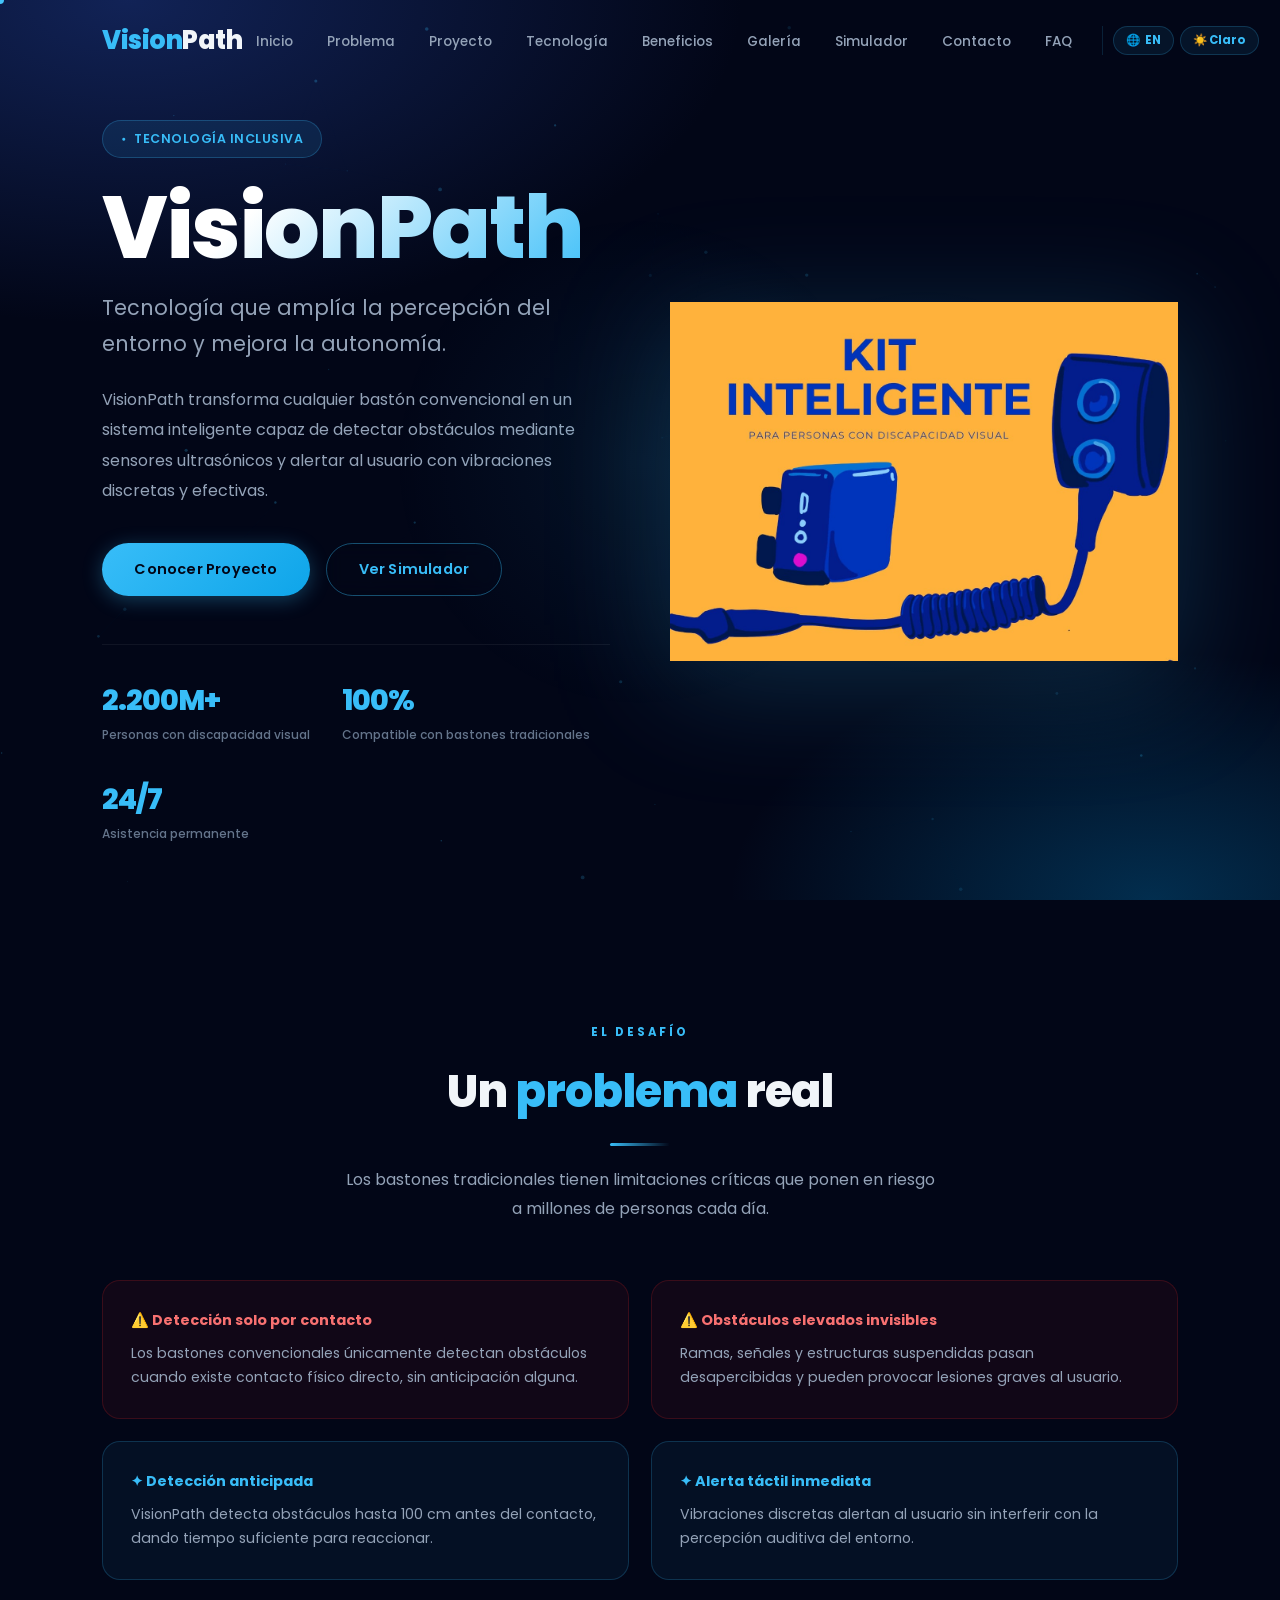
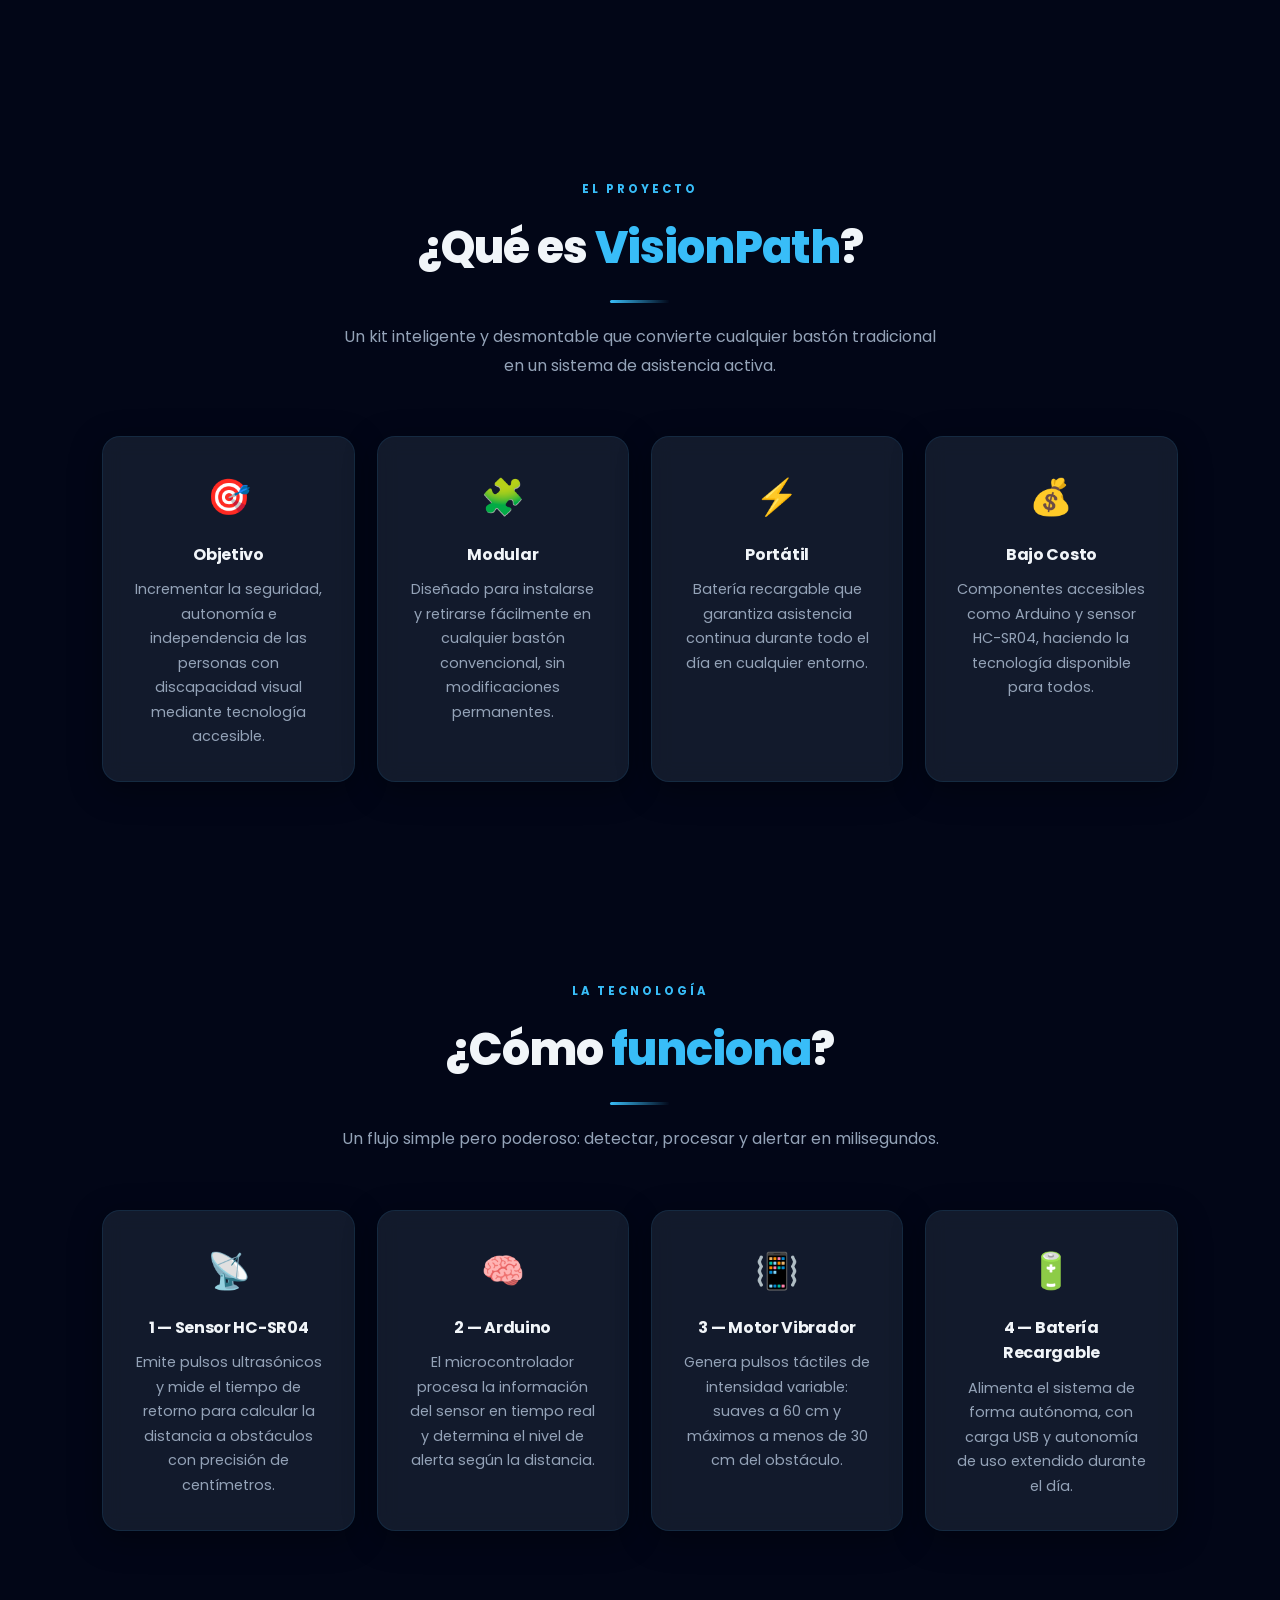
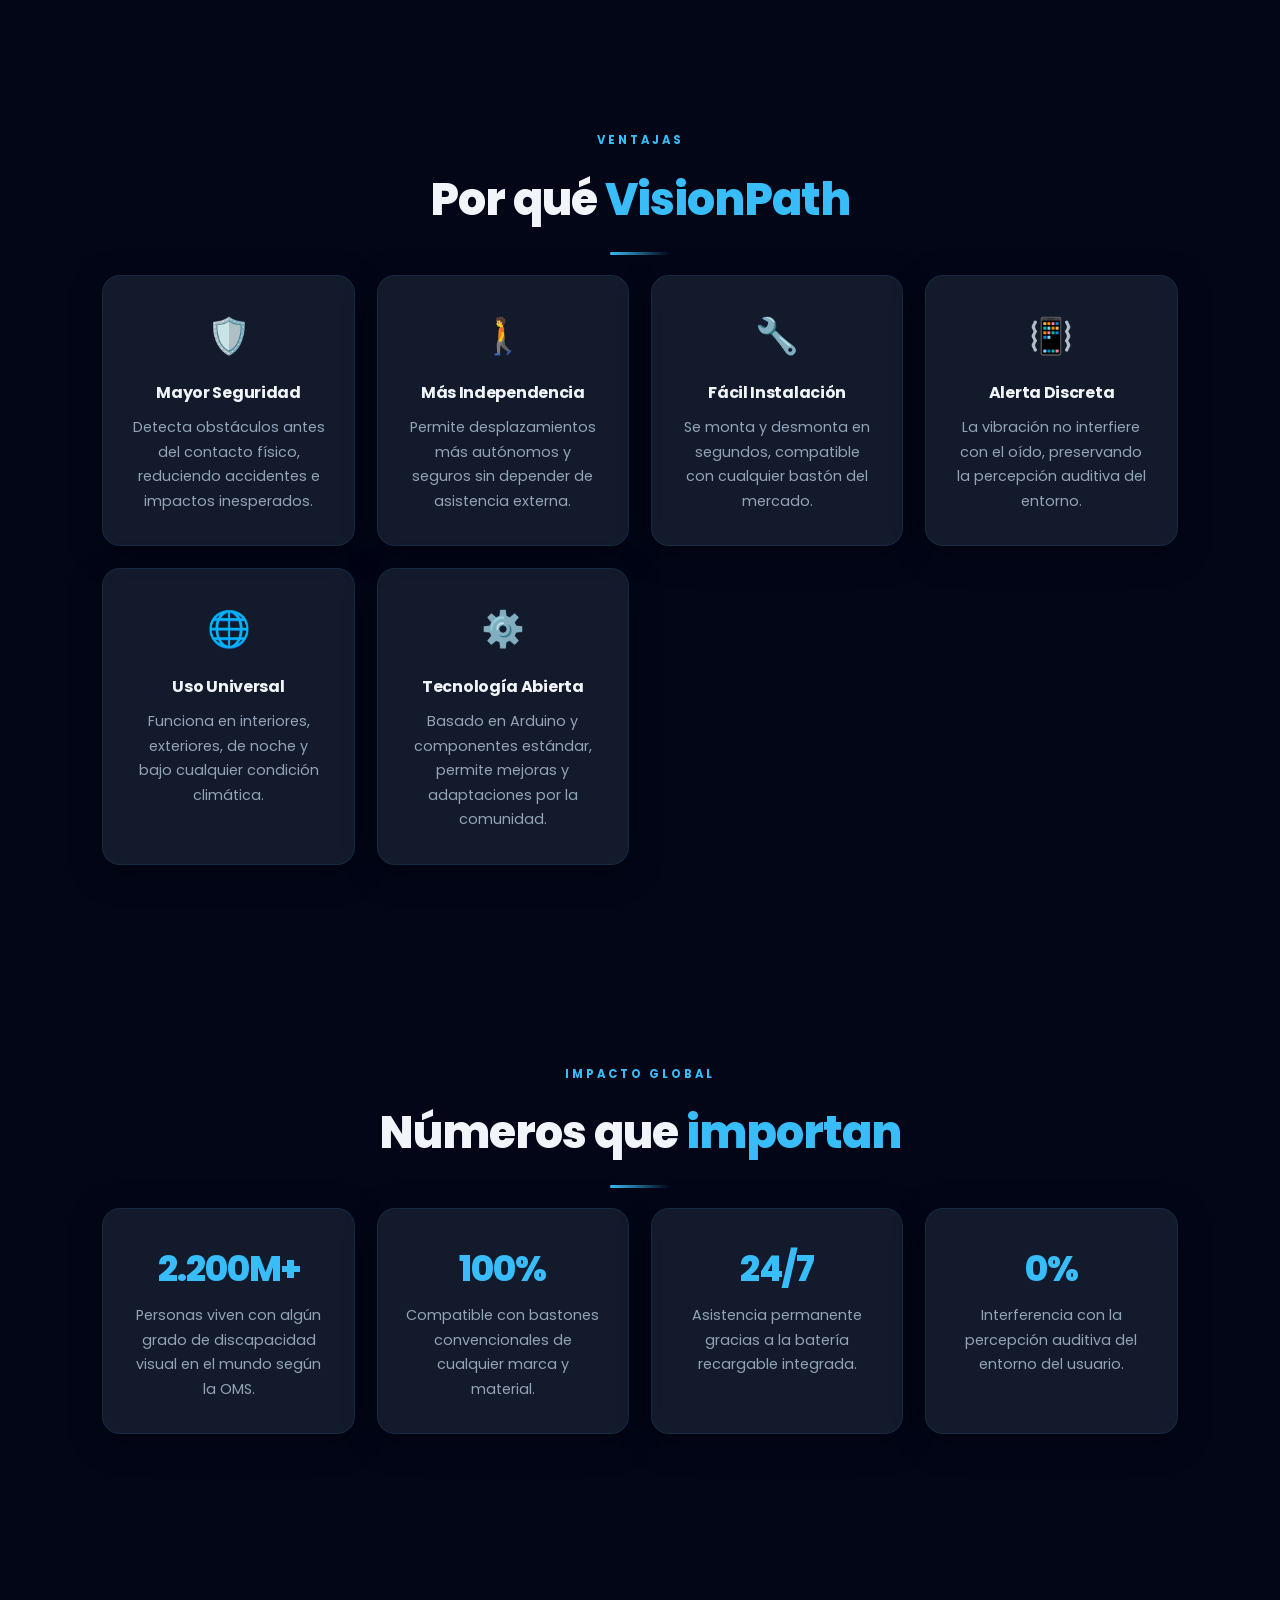
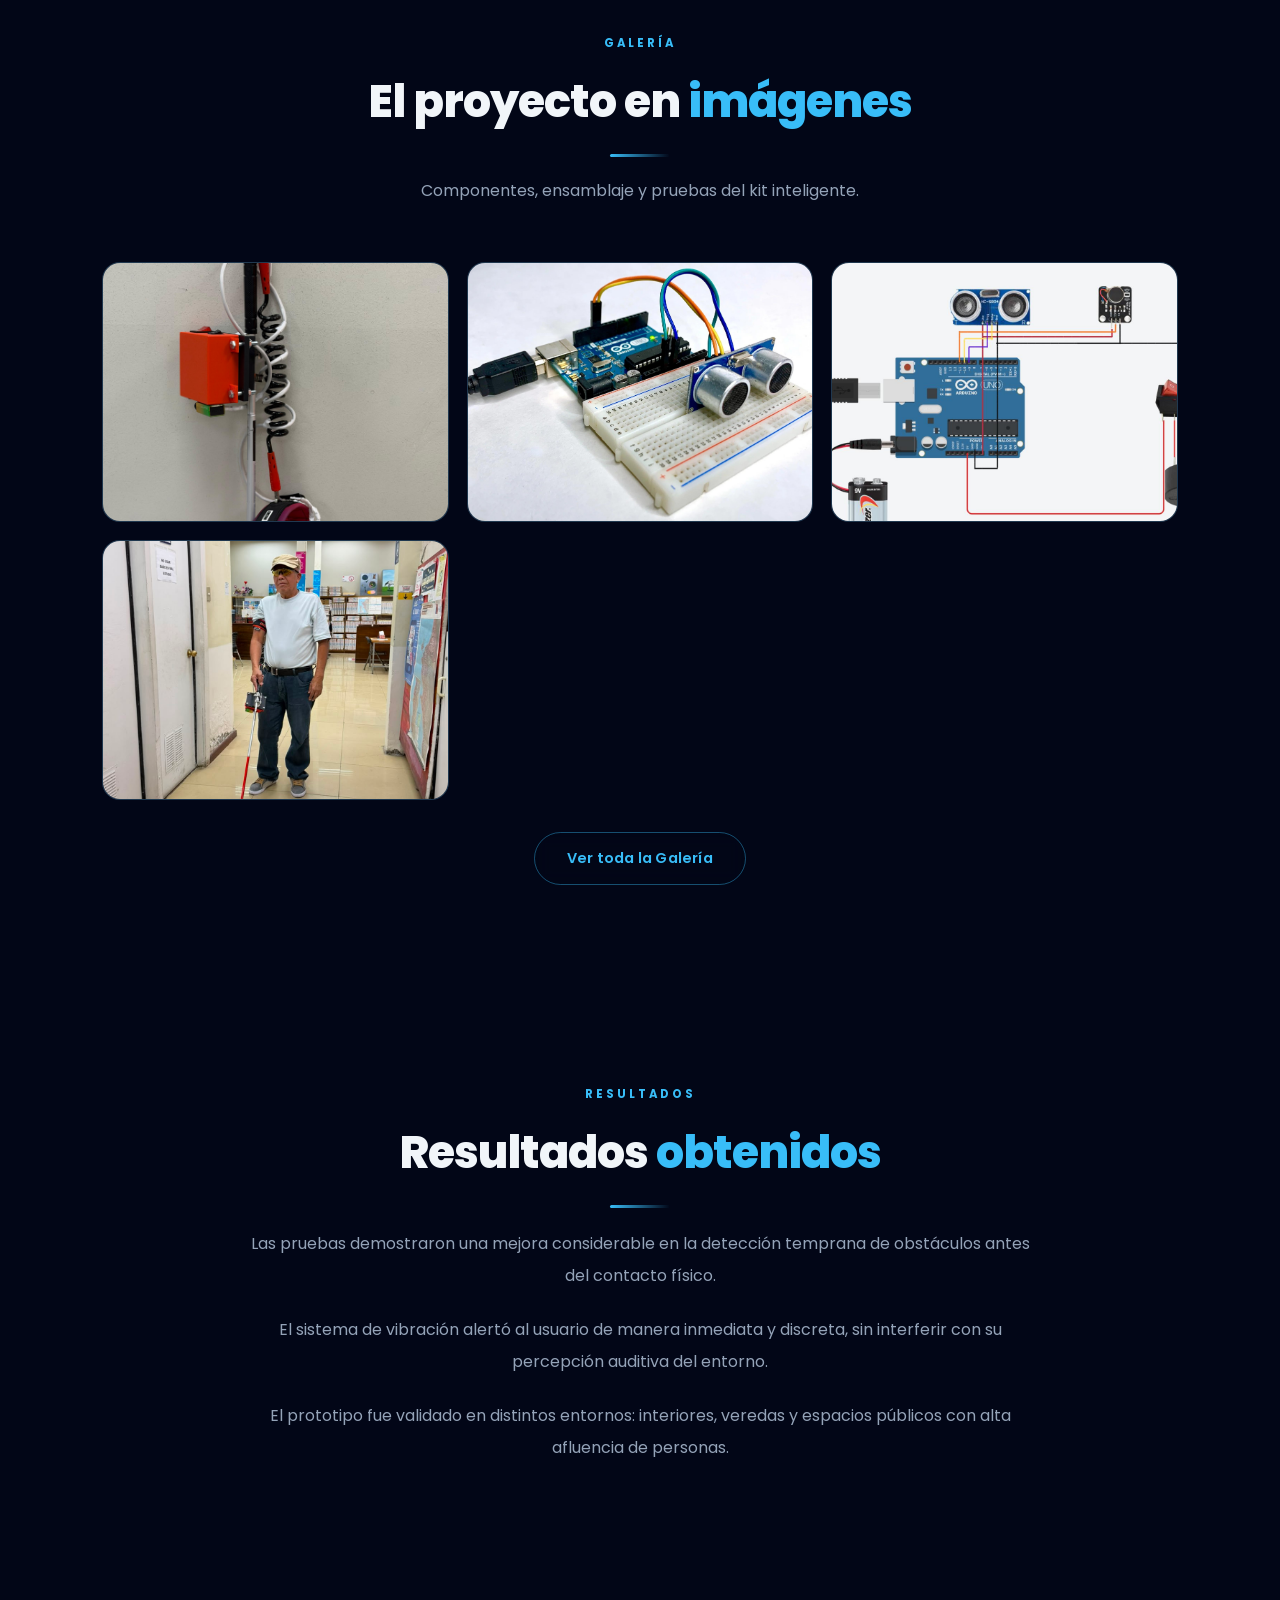
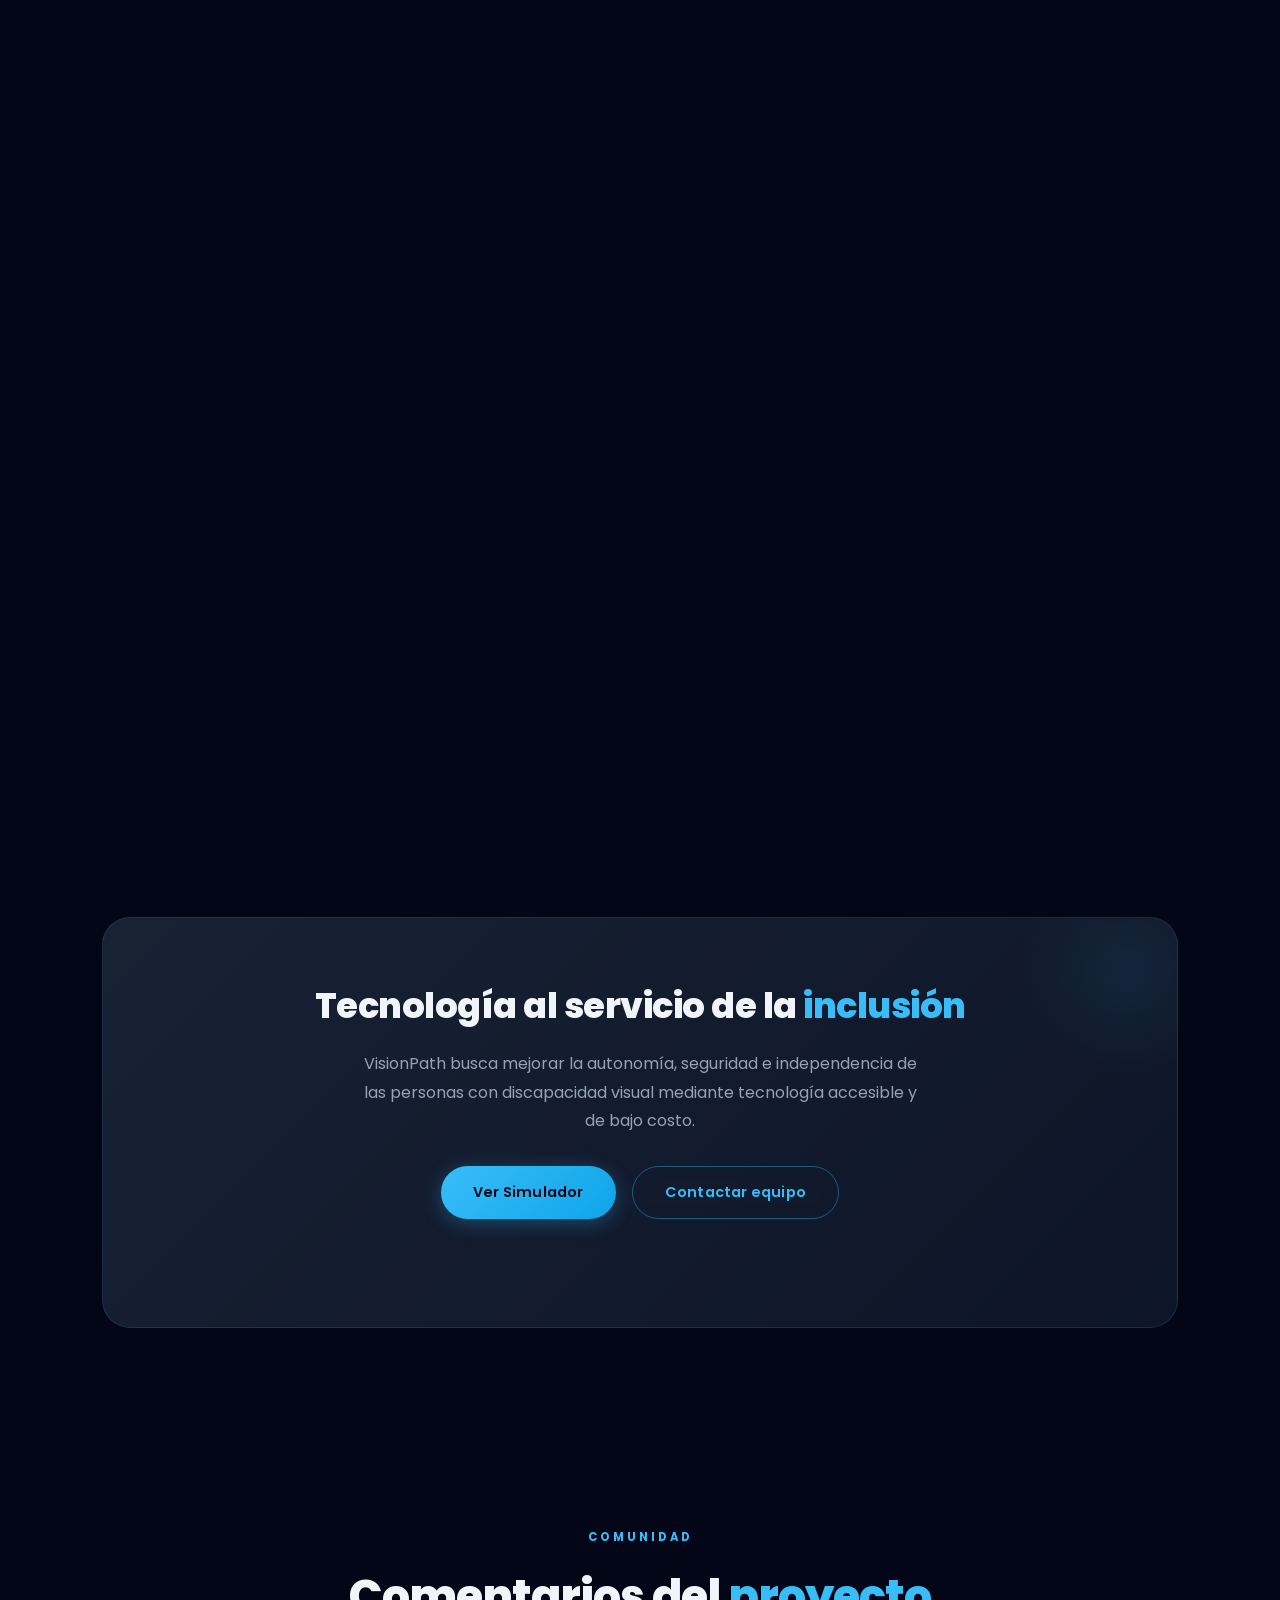
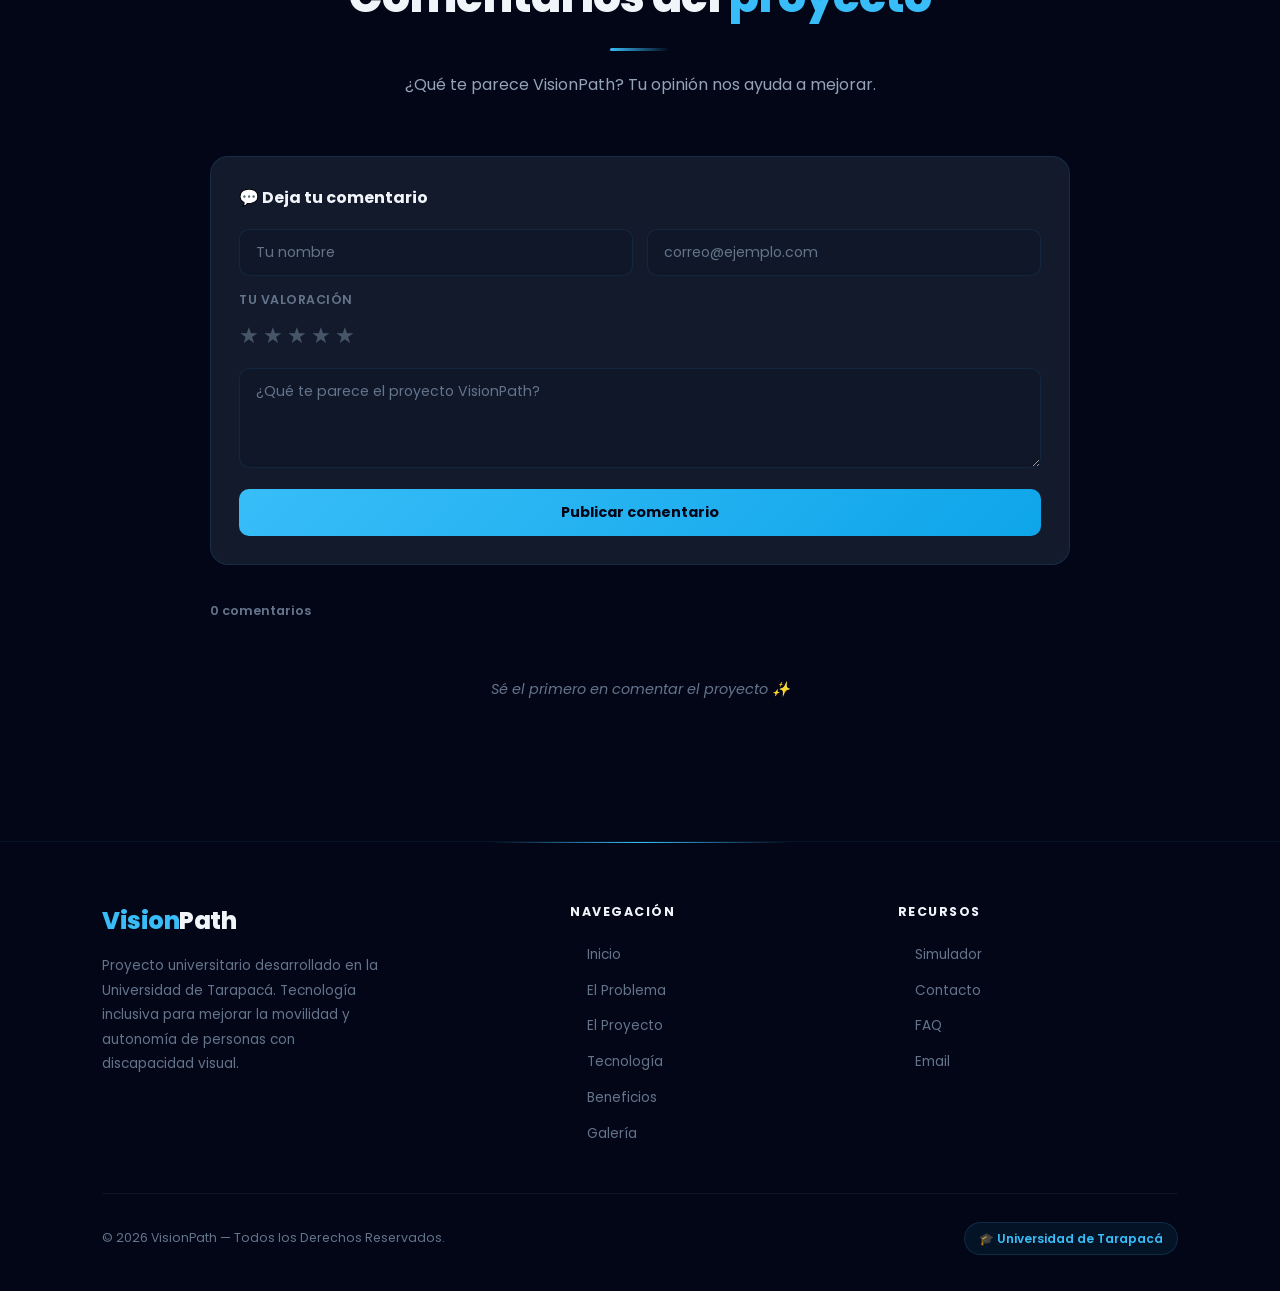
==== index.html @ 83928681 "Add files via upload" ====
<!DOCTYPE html>
<html lang="es">
<head>
<meta charset="UTF-8">
<meta name="viewport" content="width=device-width, initial-scale=1.0">
<meta name="description" content="VisionPath — Kit inteligente para bastón que detecta obstáculos mediante sensores ultrasónicos y alertas táctiles.">
<title>VisionPath | Bastón Inteligente</title>
<link rel="stylesheet" href="css/style.css">
<link rel="preconnect" href="https://fonts.googleapis.com">
<link href="https://fonts.googleapis.com/css2?family=Poppins:wght@300;400;500;600;700;800&display=swap" rel="stylesheet">
</head>
<body>

<div id="page-loader"><div class="loader-logo">Vision<span>Path</span></div><div class="loader-bar-wrap"><div class="loader-bar"></div></div><div class="loader-text">Cargando...</div></div>
<div id="scroll-progress"></div>
<canvas id="particles-canvas" aria-hidden="true"></canvas>
<div id="cursor-dot" aria-hidden="true"></div>
<div id="cursor-ring" aria-hidden="true"></div>
<div id="lightbox" role="dialog" aria-modal="true">
  <button id="lightbox-close" aria-label="Cerrar">✕</button>
  <button id="lightbox-prev" aria-label="Anterior">‹</button>
  <img id="lightbox-img" src="" alt="">
  <button id="lightbox-next" aria-label="Siguiente">›</button>
  <div id="lightbox-caption"></div>
</div>

<header id="header">
  <nav class="navbar">
    <div class="logo">Vision<span>Path</span></div>
    <button class="hamburger" aria-label="Abrir menú"><span></span><span></span><span></span></button>
    <ul class="nav-links">
      <li><a href="#inicio" data-i18n="nav-inicio">Inicio</a></li>
      <li><a href="#problema" data-i18n="nav-problema">Problema</a></li>
      <li><a href="#sobre" data-i18n="nav-sobre">Proyecto</a></li>
      <li><a href="#funciona" data-i18n="nav-funciona">Tecnología</a></li>
      <li><a href="#beneficios" data-i18n="nav-beneficios">Beneficios</a></li>
      <li><a href="galeria.html" data-i18n="nav-galeria">Galería</a></li>
      <li><a href="simulador.html" data-i18n="nav-simulador">Simulador</a></li>
      <li><a href="contacto.html" data-i18n="nav-contacto">Contacto</a></li>
      <li><a href="#faq" data-i18n="nav-faq">FAQ</a></li>
      <div class="nav-settings">
        <button class="settings-btn lang-toggle-btn"><span>🌐</span>EN</button>
        <button class="settings-btn theme-toggle-btn"><span>☀️</span>Claro</button>
      </div>
      <div class="nav-settings-mobile">
        <button class="settings-btn lang-toggle-btn"><span>🌐</span>EN</button>
        <button class="settings-btn theme-toggle-btn"><span>☀️</span>Claro</button>
      </div>
    </ul>
  </nav>
</header>

<section class="hero" id="inicio">
  <div class="hero-text">
    <span class="tag" data-i18n="tag-hero">Tecnología Inclusiva</span>
    <h1 data-i18n="hero-h1">VisionPath</h1>
    <h2 data-i18n="hero-h2">Tecnología que amplía la percepción del entorno y mejora la autonomía.</h2>
    <p class="hero-description" data-i18n="hero-desc">VisionPath transforma cualquier bastón convencional en un sistema inteligente capaz de detectar obstáculos mediante sensores ultrasónicos y alertar al usuario con vibraciones discretas y efectivas.</p>
    <div class="hero-buttons">
      <a href="#sobre" class="btn btn-primary" data-i18n="btn-conocer">Conocer Proyecto</a>
      <a href="simulador.html" class="btn btn-secondary" data-i18n="btn-simulador">Ver Simulador</a>
    </div>
    <div class="hero-stats">
      <div class="stat"><h3 data-count="2200" data-suffix="M+">2.200M+</h3><span data-i18n="stat1-label">Personas con discapacidad visual</span></div>
      <div class="stat"><h3>100%</h3><span data-i18n="stat2-label">Compatible con bastones tradicionales</span></div>
      <div class="stat"><h3>24/7</h3><span data-i18n="stat3-label">Asistencia permanente</span></div>
    </div>
  </div>
  <div class="hero-image"><img src="img/kit-inteligente.png" alt="Kit VisionPath"></div>
</section>

<section class="section hidden" id="problema">
  <span class="section-label" data-i18n="label-desafio">El desafío</span>
  <h2 class="section-title" data-i18n="title-problema">Un <span>problema</span> real</h2>
  <div class="section-divider"></div>
  <p class="section-subtitle">Los bastones tradicionales tienen limitaciones críticas que ponen en riesgo a millones de personas cada día.</p>
  <div class="problem-grid">
    <div class="problem-card hidden delay-1"><h3>⚠️ Detección solo por contacto</h3><p>Los bastones convencionales únicamente detectan obstáculos cuando existe contacto físico directo, sin anticipación alguna.</p></div>
    <div class="problem-card hidden delay-2"><h3>⚠️ Obstáculos elevados invisibles</h3><p>Ramas, señales y estructuras suspendidas pasan desapercibidas y pueden provocar lesiones graves al usuario.</p></div>
    <div class="solution-card hidden delay-3"><h3>✦ Detección anticipada</h3><p>VisionPath detecta obstáculos hasta 100 cm antes del contacto, dando tiempo suficiente para reaccionar.</p></div>
    <div class="solution-card hidden delay-4"><h3>✦ Alerta táctil inmediata</h3><p>Vibraciones discretas alertan al usuario sin interferir con la percepción auditiva del entorno.</p></div>
  </div>
</section>

<section class="section hidden" id="sobre">
  <span class="section-label" data-i18n="label-proyecto">El proyecto</span>
  <h2 class="section-title" data-i18n="title-sobre">¿Qué es <span>VisionPath</span>?</h2>
  <div class="section-divider"></div>
  <p class="section-subtitle">Un kit inteligente y desmontable que convierte cualquier bastón tradicional en un sistema de asistencia activa.</p>
  <div class="cards">
    <div class="card hidden delay-1"><span class="card-icon">🎯</span><h3>Objetivo</h3><p>Incrementar la seguridad, autonomía e independencia de las personas con discapacidad visual mediante tecnología accesible.</p></div>
    <div class="card hidden delay-2"><span class="card-icon">🧩</span><h3>Modular</h3><p>Diseñado para instalarse y retirarse fácilmente en cualquier bastón convencional, sin modificaciones permanentes.</p></div>
    <div class="card hidden delay-3"><span class="card-icon">⚡</span><h3>Portátil</h3><p>Batería recargable que garantiza asistencia continua durante todo el día en cualquier entorno.</p></div>
    <div class="card hidden delay-4"><span class="card-icon">💰</span><h3>Bajo Costo</h3><p>Componentes accesibles como Arduino y sensor HC-SR04, haciendo la tecnología disponible para todos.</p></div>
  </div>
</section>

<section class="section hidden" id="funciona">
  <span class="section-label" data-i18n="label-tech">La tecnología</span>
  <h2 class="section-title" data-i18n="title-funciona">¿Cómo <span>funciona</span>?</h2>
  <div class="section-divider"></div>
  <p class="section-subtitle">Un flujo simple pero poderoso: detectar, procesar y alertar en milisegundos.</p>
  <div class="cards">
    <div class="card hidden delay-1"><span class="card-icon">📡</span><h3>1 — Sensor HC-SR04</h3><p>Emite pulsos ultrasónicos y mide el tiempo de retorno para calcular la distancia a obstáculos con precisión de centímetros.</p></div>
    <div class="card hidden delay-2"><span class="card-icon">🧠</span><h3>2 — Arduino</h3><p>El microcontrolador procesa la información del sensor en tiempo real y determina el nivel de alerta según la distancia.</p></div>
    <div class="card hidden delay-3"><span class="card-icon">📳</span><h3>3 — Motor Vibrador</h3><p>Genera pulsos táctiles de intensidad variable: suaves a 60 cm y máximos a menos de 30 cm del obstáculo.</p></div>
    <div class="card hidden delay-4"><span class="card-icon">🔋</span><h3>4 — Batería Recargable</h3><p>Alimenta el sistema de forma autónoma, con carga USB y autonomía de uso extendido durante el día.</p></div>
  </div>
</section>

<section class="section hidden" id="beneficios">
  <span class="section-label" data-i18n="label-ventajas">Ventajas</span>
  <h2 class="section-title" data-i18n="title-beneficios">Por qué <span>VisionPath</span></h2>
  <div class="section-divider"></div>
  <div class="cards">
    <div class="card hidden delay-1"><span class="card-icon">🛡️</span><h3>Mayor Seguridad</h3><p>Detecta obstáculos antes del contacto físico, reduciendo accidentes e impactos inesperados.</p></div>
    <div class="card hidden delay-2"><span class="card-icon">🚶</span><h3>Más Independencia</h3><p>Permite desplazamientos más autónomos y seguros sin depender de asistencia externa.</p></div>
    <div class="card hidden delay-3"><span class="card-icon">🔧</span><h3>Fácil Instalación</h3><p>Se monta y desmonta en segundos, compatible con cualquier bastón del mercado.</p></div>
    <div class="card hidden delay-4"><span class="card-icon">📳</span><h3>Alerta Discreta</h3><p>La vibración no interfiere con el oído, preservando la percepción auditiva del entorno.</p></div>
    <div class="card hidden delay-1"><span class="card-icon">🌐</span><h3>Uso Universal</h3><p>Funciona en interiores, exteriores, de noche y bajo cualquier condición climática.</p></div>
    <div class="card hidden delay-2"><span class="card-icon">⚙️</span><h3>Tecnología Abierta</h3><p>Basado en Arduino y componentes estándar, permite mejoras y adaptaciones por la comunidad.</p></div>
  </div>
</section>

<section class="section hidden">
  <span class="section-label" data-i18n="label-impacto">Impacto global</span>
  <h2 class="section-title" data-i18n="title-impacto">Números que <span>importan</span></h2>
  <div class="section-divider"></div>
  <div class="cards">
    <div class="card card-stat hidden delay-1"><h3>2.200M+</h3><p>Personas viven con algún grado de discapacidad visual en el mundo según la OMS.</p></div>
    <div class="card card-stat hidden delay-2"><h3>100%</h3><p>Compatible con bastones convencionales de cualquier marca y material.</p></div>
    <div class="card card-stat hidden delay-3"><h3>24/7</h3><p>Asistencia permanente gracias a la batería recargable integrada.</p></div>
    <div class="card card-stat hidden delay-4"><h3>0%</h3><p>Interferencia con la percepción auditiva del entorno del usuario.</p></div>
  </div>
</section>

<!-- GALERÍA PREVIEW (4 imágenes) -->
<section class="section hidden" id="galeria">
  <span class="section-label" data-i18n="label-galeria">Galería</span>
  <h2 class="section-title" data-i18n="title-galeria">El proyecto en <span>imágenes</span></h2>
  <div class="section-divider"></div>
  <p class="section-subtitle">Componentes, ensamblaje y pruebas del kit inteligente.</p>
  <div class="gallery">
    <div class="gallery-item hidden delay-1"><img src="img/baston4.jpeg" alt="Kit montado en bastón"><div class="gallery-overlay"><span>Kit montado en bastón</span></div></div>
    <div class="gallery-item hidden delay-2"><img src="img/baston2.jpg" alt="Sensor Ultrasónico HC-SR04"><div class="gallery-overlay"><span>Sensor Ultrasónico</span></div></div>
    <div class="gallery-item hidden delay-3"><img src="img/esquema.jpeg" alt="Componentes del sistema"><div class="gallery-overlay"><span>Componentes del sistema</span></div></div>
    <div class="gallery-item hidden delay-4"><img src="img/persona1.jpeg" alt="Prueba de funcionamiento"><div class="gallery-overlay"><span>Prueba de funcionamiento</span></div></div>
  </div>
  <div style="text-align:center;margin-top:32px;">
    <a href="galeria.html" class="btn btn-secondary" data-i18n="ver-galeria">Ver toda la Galería →</a>
  </div>
</section>

<section class="section hidden">
  <span class="section-label" data-i18n="label-resultados">Resultados</span>
  <h2 class="section-title" data-i18n="title-resultados">Resultados <span>obtenidos</span></h2>
  <div class="section-divider"></div>
  <p class="section-text">Las pruebas demostraron una mejora considerable en la detección temprana de obstáculos antes del contacto físico.</p>
  <p class="section-text">El sistema de vibración alertó al usuario de manera inmediata y discreta, sin interferir con su percepción auditiva del entorno.</p>
  <p class="section-text">El prototipo fue validado en distintos entornos: interiores, veredas y espacios públicos con alta afluencia de personas.</p>
</section>

<section class="section hidden">
  <span class="section-label" data-i18n="label-roadmap">Hoja de ruta</span>
  <h2 class="section-title" data-i18n="title-futuro">Futuro del <span>proyecto</span></h2>
  <div class="section-divider"></div>
  <p class="section-subtitle">Una visión progresiva hacia la asistencia inteligente completa.</p>
  <div class="timeline">
    <div class="step hidden delay-1"><div class="step-dot">01</div><div class="step-content"><div class="step-year">2026</div><div class="step-title">Prototipo Funcional</div><div class="step-desc">Kit desmontable con sensor ultrasónico, Arduino y motor vibrador. Validación en campo.</div></div></div>
    <div class="step hidden delay-2"><div class="step-dot">02</div><div class="step-content"><div class="step-year">2027</div><div class="step-title">Aplicación Móvil</div><div class="step-desc">App Bluetooth para configurar zonas de alerta, intensidad de vibración y monitoreo en tiempo real.</div></div></div>
    <div class="step hidden delay-3"><div class="step-dot">03</div><div class="step-content"><div class="step-year">2028</div><div class="step-title">GPS Integrado</div><div class="step-desc">Registro de rutas y puntos de peligro detectados para análisis y mejora continua.</div></div></div>
    <div class="step hidden delay-4"><div class="step-dot">04</div><div class="step-content"><div class="step-year">2029</div><div class="step-title">Navegación por Voz</div><div class="step-desc">Guía de audio para orientación en tiempo real, integrada con mapas urbanos accesibles.</div></div></div>
    <div class="step hidden delay-1"><div class="step-dot">05</div><div class="step-content"><div class="step-year">2030</div><div class="step-title">Inteligencia Artificial</div><div class="step-desc">Reconocimiento de obstáculos, clasificación de peligros y aprendizaje de rutas habituales del usuario.</div></div></div>
  </div>
</section>

<section class="section hidden">
  <span class="section-label" data-i18n="label-stack">Stack tecnológico</span>
  <h2 class="section-title" data-i18n="title-tech">Tecnologías <span>utilizadas</span></h2>
  <div class="section-divider"></div>
  <div class="tech-grid">
    <div class="tech-badge hidden delay-1">🔌 Arduino Uno</div>
    <div class="tech-badge hidden delay-1">📡 HC-SR04</div>
    <div class="tech-badge hidden delay-2">📳 Motor Vibrador</div>
    <div class="tech-badge hidden delay-2">🔋 Li-Po 3.7V</div>
    <div class="tech-badge hidden delay-3">🌐 HTML5</div>
    <div class="tech-badge hidden delay-3">🎨 CSS3</div>
    <div class="tech-badge hidden delay-4">⚡ JavaScript</div>
    <div class="tech-badge hidden delay-4">🖨️ Impresión 3D</div>
  </div>
</section>

<!-- FAQ -->
<section class="section hidden" id="faq">
  <span class="section-label" data-i18n="label-faq">Preguntas frecuentes</span>
  <h2 class="section-title" data-i18n="title-faq">Preguntas <span>Frecuentes</span></h2>
  <div class="section-divider"></div>
  <div class="faq-list">
    <div class="faq-item hidden delay-1"><button class="faq-question"><span data-i18n="faq-q1">¿Cuánto cuesta el kit VisionPath?</span><i class="faq-icon">+</i></button><div class="faq-answer"><p data-i18n="faq-a1">El kit usa componentes estándar: Arduino Uno (~$5 USD), sensor HC-SR04 (~$1 USD) y motor vibrador (~$1 USD). Costo total estimado inferior a $20 USD.</p></div></div>
    <div class="faq-item hidden delay-2"><button class="faq-question"><span data-i18n="faq-q2">¿Es compatible con cualquier bastón?</span><i class="faq-icon">+</i></button><div class="faq-answer"><p data-i18n="faq-a2">Sí. VisionPath es 100% modular y desmontable. Se instala en cualquier bastón convencional sin modificaciones permanentes.</p></div></div>
    <div class="faq-item hidden delay-3"><button class="faq-question"><span data-i18n="faq-q3">¿Cuánto dura la batería?</span><i class="faq-icon">+</i></button><div class="faq-answer"><p data-i18n="faq-a3">Según la batería Li-Po usada, el sistema funciona entre 6 y 12 horas continuas. Carga por USB.</p></div></div>
    <div class="faq-item hidden delay-4"><button class="faq-question"><span data-i18n="faq-q4">¿Puede usarse de noche o bajo la lluvia?</span><i class="faq-icon">+</i></button><div class="faq-answer"><p data-i18n="faq-a4">El sensor HC-SR04 funciona sin luz ambiental. Se recomienda protección básica contra lluvia para los componentes.</p></div></div>
    <div class="faq-item hidden delay-1"><button class="faq-question"><span data-i18n="faq-q5">¿A qué distancia detecta los obstáculos?</span><i class="faq-icon">+</i></button><div class="faq-answer"><p data-i18n="faq-a5">Entre 5 y 100 cm con precisión de ±3 mm. Suave a 60-100 cm, moderada a 30-59 cm, intensa a 5-29 cm.</p></div></div>
    <div class="faq-item hidden delay-2"><button class="faq-question"><span data-i18n="faq-q6">¿Interfiere con audífonos?</span><i class="faq-icon">+</i></button><div class="faq-answer"><p data-i18n="faq-a6">No. Las alertas son táctiles (vibración) sin interferir con la percepción auditiva del entorno.</p></div></div>
  </div>
</section>

<section class="section hidden">
  <div class="mission-banner">
    <h2>Tecnología al servicio de la <span style="color:var(--cyan)">inclusión</span></h2>
    <p>VisionPath busca mejorar la autonomía, seguridad e independencia de las personas con discapacidad visual mediante tecnología accesible y de bajo costo.</p>
    <div class="hero-buttons" style="justify-content:center">
      <a href="simulador.html" class="btn btn-primary" data-i18n="ver-simulador">Ver Simulador</a>
      <a href="contacto.html" class="btn btn-secondary" data-i18n="contactar">Contactar equipo</a>
    </div>
  </div>
</section>

<!-- COMENTARIOS -->
<section class="section hidden" id="comentarios">
  <span class="section-label" data-i18n="label-comentarios">Comunidad</span>
  <h2 class="section-title" data-i18n="title-comentarios">Comentarios del <span>proyecto</span></h2>
  <div class="section-divider"></div>
  <p class="section-subtitle">¿Qué te parece VisionPath? Tu opinión nos ayuda a mejorar.</p>
  <div class="comments-section">
    <div class="comment-input-wrapper">
      <h3>💬 Deja tu comentario</h3>
      <form id="commentForm">
        <div class="comment-form-row">
          <input class="comment-input" id="commentName" type="text" data-i18n-ph="ph-nombre" placeholder="Tu nombre" required maxlength="60">
          <input class="comment-input" id="commentEmail" type="email" data-i18n-ph="ph-email" placeholder="correo@ejemplo.com">
        </div>
        <div class="rating-label" data-i18n="label-rating">Tu valoración</div>
        <div class="star-select">
          <span>★</span><span>★</span><span>★</span><span>★</span><span>★</span>
        </div>
        <textarea class="comment-input" id="commentText" data-i18n-ph="ph-comentario" placeholder="¿Qué te parece el proyecto VisionPath?" required maxlength="600"></textarea>
        <button type="submit" class="comment-submit" data-i18n="btn-comentar">Publicar comentario</button>
      </form>
    </div>
    <div class="comments-count" id="commentsCount">0 comentarios</div>
    <div class="comments-list" id="commentsList"></div>
  </div>
</section>

<footer class="footer">
  <div class="footer-grid">
    <div class="footer-brand"><div class="logo">Vision<span>Path</span></div><p>Proyecto universitario desarrollado en la Universidad de Tarapacá. Tecnología inclusiva para mejorar la movilidad y autonomía de personas con discapacidad visual.</p></div>
    <div class="footer-col"><h4>Navegación</h4><ul>
      <li><a href="#inicio">Inicio</a></li><li><a href="#problema">El Problema</a></li>
      <li><a href="#sobre">El Proyecto</a></li><li><a href="#funciona">Tecnología</a></li>
      <li><a href="#beneficios">Beneficios</a></li><li><a href="galeria.html">Galería</a></li>
    </ul></div>
    <div class="footer-col"><h4>Recursos</h4><ul>
      <li><a href="simulador.html">Simulador</a></li><li><a href="contacto.html">Contacto</a></li>
      <li><a href="#faq">FAQ</a></li><li><a href="mailto:visionpath@gmail.com">Email</a></li>
    </ul></div>
  </div>
  <div class="footer-bottom"><p>© 2026 VisionPath — Todos los Derechos Reservados.</p><div class="footer-badge">🎓 Universidad de Tarapacá</div></div>
</footer>
<button id="scrollTop" aria-label="Volver al inicio">↑</button>
<script src="js/script.js"></script>
<script src="js/extras.js"></script>
</body></html>
---- css/style.css ----
/* =============================================================
   VISIONPATH — style.css
   Diseño oscuro premium con acentos cyan y efectos glassmorphism
============================================================= */

/* === RESET & BASE === */
*, *::before, *::after {
    margin: 0;
    padding: 0;
    box-sizing: border-box;
}

:root {
    --cyan:       #38bdf8;
    --cyan-dark:  #0ea5e9;
    --cyan-glow:  rgba(56, 189, 248, 0.18);
    --cyan-glow2: rgba(56, 189, 248, 0.08);
    --bg-900:     #020617;
    --bg-800:     #0f172a;
    --bg-700:     #1e293b;
    --bg-600:     #293548;
    --text-100:   #f1f5f9;
    --text-300:   #94a3b8;
    --text-500:   #64748b;
    --radius-sm:  10px;
    --radius-md:  18px;
    --radius-lg:  28px;
    --shadow-card: 0 8px 32px rgba(0,0,0,0.35);
    --shadow-glow: 0 0 40px rgba(56,189,248,0.12);
    --transition:  all 0.35s cubic-bezier(0.4, 0, 0.2, 1);
}

html { scroll-behavior: smooth; }

body {
    font-family: 'Poppins', sans-serif;
    background-color: var(--bg-900);
    background-image:
        radial-gradient(ellipse 80% 60% at 10% 0%, rgba(30,58,138,0.55) 0%, transparent 60%),
        radial-gradient(ellipse 60% 50% at 90% 100%, rgba(3,105,161,0.4) 0%, transparent 55%);
    background-attachment: fixed;
    color: var(--text-100);
    overflow-x: hidden;
    line-height: 1.6;
}

img { display: block; max-width: 100%; }
a  { text-decoration: none; color: inherit; }
ul { list-style: none; }

/* === SCROLLBAR === */
::-webkit-scrollbar { width: 6px; }
::-webkit-scrollbar-track { background: var(--bg-900); }
::-webkit-scrollbar-thumb { background: var(--bg-600); border-radius: 3px; }
::-webkit-scrollbar-thumb:hover { background: var(--cyan); }

/* === SELECTION === */
::selection { background: var(--cyan-glow); color: var(--cyan); }

/* ============================================================
   NAVBAR
============================================================ */
header {
    position: fixed;
    top: 0; left: 0;
    width: 100%;
    z-index: 1000;
    transition: var(--transition);
    padding: 0;
}

header.scrolled {
    background: rgba(2, 6, 23, 0.85);
    backdrop-filter: blur(20px);
    -webkit-backdrop-filter: blur(20px);
    border-bottom: 1px solid rgba(56,189,248,0.08);
    box-shadow: 0 4px 30px rgba(0,0,0,0.4);
}

.navbar {
    display: flex;
    justify-content: space-between;
    align-items: center;
    padding: 20px 8%;
    max-width: 1400px;
    margin: 0 auto;
}

.logo {
    font-size: 1.6rem;
    font-weight: 800;
    color: var(--cyan);
    letter-spacing: -0.5px;
    cursor: pointer;
    transition: var(--transition);
    user-select: none;
}

.logo span { color: var(--text-100); }
.logo:hover { opacity: 0.85; transform: translateY(-1px); }

.nav-links {
    display: flex;
    align-items: center;
    gap: 6px;
}

.nav-links a {
    color: var(--text-300);
    font-size: 0.85rem;
    font-weight: 500;
    padding: 7px 14px;
    border-radius: var(--radius-sm);
    transition: var(--transition);
    position: relative;
}

.nav-links a:hover,
.nav-links a.active {
    color: var(--cyan);
    background: var(--cyan-glow2);
}

.nav-links a.active::after {
    content: '';
    position: absolute;
    bottom: 4px; left: 50%;
    transform: translateX(-50%);
    width: 16px; height: 2px;
    background: var(--cyan);
    border-radius: 2px;
}

/* Hamburger */
.hamburger {
    display: none;
    flex-direction: column;
    gap: 5px;
    cursor: pointer;
    padding: 6px;
    border-radius: 8px;
    transition: var(--transition);
}

.hamburger span {
    display: block;
    width: 24px; height: 2px;
    background: var(--text-100);
    border-radius: 2px;
    transition: var(--transition);
}

.hamburger.open span:nth-child(1) { transform: translateY(7px) rotate(45deg); }
.hamburger.open span:nth-child(2) { opacity: 0; transform: scaleX(0); }
.hamburger.open span:nth-child(3) { transform: translateY(-7px) rotate(-45deg); }

/* ============================================================
   HERO
============================================================ */
.hero {
    min-height: 100vh;
    display: flex;
    align-items: center;
    justify-content: space-between;
    gap: 60px;
    padding: 120px 8% 80px;
    max-width: 1400px;
    margin: 0 auto;
    position: relative;
}

.hero::before {
    content: '';
    position: absolute;
    width: 500px; height: 500px;
    background: radial-gradient(circle, rgba(56,189,248,0.07) 0%, transparent 70%);
    top: 50%; left: 50%;
    transform: translate(-50%, -50%);
    pointer-events: none;
}

.hero-text { flex: 1; max-width: 600px; }

.tag {
    display: inline-flex;
    align-items: center;
    gap: 8px;
    background: rgba(56,189,248,0.1);
    color: var(--cyan);
    border: 1px solid rgba(56,189,248,0.25);
    padding: 8px 18px;
    border-radius: 50px;
    font-size: 0.78rem;
    font-weight: 600;
    letter-spacing: 0.5px;
    text-transform: uppercase;
    margin-bottom: 24px;
}

.tag::before { content: '●'; font-size: 7px; animation: pulse-dot 2s ease-in-out infinite; }

@keyframes pulse-dot {
    0%, 100% { opacity: 1; }
    50% { opacity: 0.3; }
}

.hero h1 {
    font-size: clamp(3rem, 7vw, 5.5rem);
    font-weight: 800;
    line-height: 1.05;
    letter-spacing: -2px;
    margin-bottom: 16px;
    background: linear-gradient(135deg, #fff 30%, var(--cyan) 100%);
    -webkit-background-clip: text;
    -webkit-text-fill-color: transparent;
    background-clip: text;
}

.hero h2 {
    font-size: clamp(1rem, 2vw, 1.3rem);
    font-weight: 400;
    color: var(--text-300);
    margin-bottom: 24px;
    line-height: 1.7;
    max-width: 540px;
}

.hero-description {
    font-size: 1rem;
    color: var(--text-300);
    line-height: 1.9;
    margin-bottom: 36px;
    max-width: 520px;
}

.hero-buttons {
    display: flex;
    gap: 16px;
    flex-wrap: wrap;
    margin-bottom: 48px;
}

.hero-stats {
    display: flex;
    gap: 32px;
    flex-wrap: wrap;
    padding-top: 32px;
    border-top: 1px solid rgba(255,255,255,0.06);
}

.stat h3 {
    font-size: 1.8rem;
    font-weight: 800;
    color: var(--cyan);
    letter-spacing: -1px;
}

.stat span {
    font-size: 0.75rem;
    color: var(--text-500);
    font-weight: 500;
    display: block;
    margin-top: 2px;
}

.hero-image {
    flex: 1;
    display: flex;
    justify-content: center;
    align-items: center;
    position: relative;
}

.hero-image::before {
    content: '';
    position: absolute;
    width: 420px; height: 420px;
    background: radial-gradient(circle, rgba(56,189,248,0.12) 0%, transparent 65%);
    border-radius: 50%;
    animation: glow-pulse 4s ease-in-out infinite;
}

@keyframes glow-pulse {
    0%, 100% { transform: scale(1); opacity: 1; }
    50% { transform: scale(1.08); opacity: 0.7; }
}

.hero-image img {
    width: 100%;
    max-width: 520px;
    position: relative;
    z-index: 1;
    animation: float 5s ease-in-out infinite;
    filter: drop-shadow(0 20px 60px rgba(56,189,248,0.2));
}

@keyframes float {
    0%, 100% { transform: translateY(0); }
    50% { transform: translateY(-22px); }
}

/* ============================================================
   BOTONES
============================================================ */
.btn {
    display: inline-flex;
    align-items: center;
    gap: 8px;
    padding: 14px 32px;
    border-radius: 50px;
    font-weight: 600;
    font-size: 0.9rem;
    transition: var(--transition);
    cursor: pointer;
    border: none;
    font-family: inherit;
    position: relative;
    overflow: hidden;
    letter-spacing: 0.2px;
}

.btn::before {
    content: '';
    position: absolute;
    inset: 0;
    background: rgba(255,255,255,0.08);
    opacity: 0;
    transition: var(--transition);
}

.btn:hover::before { opacity: 1; }

.btn-primary {
    background: linear-gradient(135deg, var(--cyan) 0%, var(--cyan-dark) 100%);
    color: var(--bg-900);
    box-shadow: 0 4px 20px rgba(56,189,248,0.3);
}

.btn-primary:hover {
    transform: translateY(-3px);
    box-shadow: 0 8px 30px rgba(56,189,248,0.45);
}

.btn-secondary {
    background: transparent;
    border: 1.5px solid rgba(56,189,248,0.4);
    color: var(--cyan);
    backdrop-filter: blur(8px);
}

.btn-secondary:hover {
    transform: translateY(-3px);
    border-color: var(--cyan);
    background: var(--cyan-glow);
    box-shadow: 0 8px 30px rgba(56,189,248,0.15);
}

/* ============================================================
   SECCIONES
============================================================ */
.section {
    padding: 100px 8%;
    max-width: 1400px;
    margin: 0 auto;
}

.section-label {
    display: block;
    text-align: center;
    font-size: 0.72rem;
    font-weight: 700;
    letter-spacing: 3px;
    text-transform: uppercase;
    color: var(--cyan);
    margin-bottom: 14px;
}

.section-title {
    text-align: center;
    font-size: clamp(1.8rem, 4vw, 2.8rem);
    font-weight: 800;
    letter-spacing: -1px;
    margin-bottom: 16px;
    color: var(--text-100);
}

.section-title span { color: var(--cyan); }

.section-subtitle {
    text-align: center;
    font-size: 1rem;
    color: var(--text-300);
    max-width: 600px;
    margin: 0 auto 56px;
    line-height: 1.8;
}

.section-text {
    max-width: 780px;
    margin: 0 auto 22px;
    text-align: center;
    line-height: 2;
    color: var(--text-300);
    font-size: 1rem;
}

/* Divisor de sección */
.section-divider {
    width: 60px; height: 3px;
    background: linear-gradient(90deg, var(--cyan), transparent);
    border-radius: 3px;
    margin: 0 auto 20px;
}

/* ============================================================
   TARJETAS
============================================================ */
.cards {
    display: grid;
    grid-template-columns: repeat(auto-fit, minmax(240px, 1fr));
    gap: 22px;
    margin-top: 16px;
}

.card {
    background: rgba(30, 41, 59, 0.6);
    border: 1px solid rgba(56,189,248,0.1);
    border-radius: var(--radius-md);
    padding: 32px 28px;
    text-align: center;
    transition: var(--transition);
    box-shadow: var(--shadow-card);
    backdrop-filter: blur(10px);
    position: relative;
    overflow: hidden;
}

.card::before {
    content: '';
    position: absolute;
    top: 0; left: 0; right: 0;
    height: 2px;
    background: linear-gradient(90deg, transparent, var(--cyan), transparent);
    opacity: 0;
    transition: var(--transition);
}

.card:hover {
    transform: translateY(-8px);
    border-color: rgba(56,189,248,0.3);
    box-shadow: var(--shadow-card), var(--shadow-glow);
}

.card:hover::before { opacity: 1; }

.card-icon {
    font-size: 2.2rem;
    margin-bottom: 16px;
    display: block;
}

.card h3 {
    color: var(--text-100);
    font-size: 1rem;
    font-weight: 700;
    margin-bottom: 10px;
    letter-spacing: -0.3px;
}

.card h3 .icon { color: var(--cyan); margin-right: 6px; }

.card p {
    color: var(--text-300);
    font-size: 0.9rem;
    line-height: 1.7;
}

/* Card de estadística */
.card-stat h3 {
    font-size: 2.2rem;
    font-weight: 800;
    color: var(--cyan);
    letter-spacing: -1px;
    margin-bottom: 6px;
}

/* ============================================================
   GALERÍA — imágenes uniformes
============================================================ */
.gallery {
    display: grid;
    grid-template-columns: repeat(auto-fit, minmax(280px, 1fr));
    gap: 18px;
    margin-top: 16px;
}

.gallery-item {
    position: relative;
    border-radius: var(--radius-md);
    overflow: hidden;
    aspect-ratio: 4 / 3;
    border: 1px solid rgba(56,189,248,0.1);
    background: var(--bg-700);
    cursor: pointer;
}

.gallery-item img {
    width: 100%;
    height: 100%;
    object-fit: cover;
    object-position: center;
    transition: transform 0.5s ease;
    display: block;
}

.gallery-item:hover img { transform: scale(1.07); }

.gallery-overlay {
    position: absolute;
    inset: 0;
    background: linear-gradient(to top, rgba(2,6,23,0.85) 0%, transparent 55%);
    opacity: 0;
    transition: var(--transition);
    display: flex;
    align-items: flex-end;
    padding: 20px;
}

.gallery-item:hover .gallery-overlay { opacity: 1; }

.gallery-overlay span {
    color: var(--text-100);
    font-size: 0.85rem;
    font-weight: 600;
}

/* ============================================================
   TIMELINE
============================================================ */
.timeline {
    position: relative;
    display: flex;
    flex-direction: column;
    gap: 0;
    max-width: 680px;
    margin: 0 auto;
}

.timeline::before {
    content: '';
    position: absolute;
    left: 28px; top: 0; bottom: 0;
    width: 2px;
    background: linear-gradient(to bottom, var(--cyan), transparent);
}

.step {
    display: flex;
    align-items: flex-start;
    gap: 24px;
    padding: 20px 0 20px 0;
    position: relative;
}

.step-dot {
    width: 56px; height: 56px;
    min-width: 56px;
    background: var(--bg-700);
    border: 2px solid rgba(56,189,248,0.3);
    border-radius: 50%;
    display: flex;
    align-items: center;
    justify-content: center;
    font-size: 0.75rem;
    font-weight: 800;
    color: var(--cyan);
    position: relative;
    z-index: 1;
    transition: var(--transition);
}

.step:hover .step-dot {
    background: var(--cyan);
    color: var(--bg-900);
    border-color: var(--cyan);
    box-shadow: 0 0 20px rgba(56,189,248,0.4);
}

.step-content {
    padding-top: 12px;
}

.step-year {
    font-size: 0.78rem;
    color: var(--cyan);
    font-weight: 700;
    letter-spacing: 1px;
    margin-bottom: 4px;
}

.step-title {
    font-size: 1rem;
    font-weight: 700;
    color: var(--text-100);
    margin-bottom: 4px;
}

.step-desc {
    font-size: 0.85rem;
    color: var(--text-300);
    line-height: 1.6;
}

/* ============================================================
   PROBLEMA — highlight cards
============================================================ */
.problem-grid {
    display: grid;
    grid-template-columns: 1fr 1fr;
    gap: 22px;
    margin-top: 16px;
}

.problem-card {
    background: rgba(220, 38, 38, 0.07);
    border: 1px solid rgba(220,38,38,0.2);
    border-radius: var(--radius-md);
    padding: 28px;
    transition: var(--transition);
}

.problem-card:hover {
    transform: translateY(-4px);
    border-color: rgba(220,38,38,0.4);
}

.solution-card {
    background: rgba(56, 189, 248, 0.06);
    border: 1px solid rgba(56,189,248,0.2);
    border-radius: var(--radius-md);
    padding: 28px;
    transition: var(--transition);
}

.solution-card:hover {
    transform: translateY(-4px);
    border-color: rgba(56,189,248,0.4);
}

.problem-card h3, .solution-card h3 {
    font-size: 0.9rem;
    font-weight: 700;
    margin-bottom: 10px;
    display: flex;
    align-items: center;
    gap: 10px;
}

.problem-card h3 { color: #f87171; }
.solution-card h3 { color: var(--cyan); }
.problem-card p, .solution-card p { color: var(--text-300); font-size: 0.88rem; line-height: 1.7; }

/* ============================================================
   TECNOLOGÍAS — badges
============================================================ */
.tech-grid {
    display: flex;
    flex-wrap: wrap;
    gap: 14px;
    justify-content: center;
    margin-top: 16px;
}

.tech-badge {
    background: var(--bg-700);
    border: 1px solid rgba(56,189,248,0.15);
    border-radius: var(--radius-sm);
    padding: 12px 24px;
    font-size: 0.88rem;
    font-weight: 700;
    color: var(--text-100);
    transition: var(--transition);
    display: flex;
    align-items: center;
    gap: 8px;
}

.tech-badge:hover {
    background: var(--cyan-glow);
    border-color: var(--cyan);
    color: var(--cyan);
    transform: translateY(-3px);
}

/* ============================================================
   MISIÓN — banner
============================================================ */
.mission-banner {
    background: linear-gradient(135deg, rgba(30,41,59,0.8) 0%, rgba(15,23,42,0.9) 100%);
    border: 1px solid rgba(56,189,248,0.15);
    border-radius: var(--radius-lg);
    padding: 60px 50px;
    text-align: center;
    position: relative;
    overflow: hidden;
}

.mission-banner::before {
    content: '';
    position: absolute;
    top: -60px; right: -60px;
    width: 220px; height: 220px;
    background: radial-gradient(circle, rgba(56,189,248,0.08) 0%, transparent 70%);
    border-radius: 50%;
}

.mission-banner h2 {
    font-size: clamp(1.5rem, 3vw, 2.2rem);
    font-weight: 800;
    color: var(--text-100);
    margin-bottom: 16px;
    letter-spacing: -0.5px;
}

.mission-banner p {
    color: var(--text-300);
    max-width: 560px;
    margin: 0 auto 30px;
    line-height: 1.8;
}

/* ============================================================
   CONTACTO
============================================================ */
.contact-grid {
    display: grid;
    grid-template-columns: 1fr 1.4fr;
    gap: 40px;
    align-items: start;
    margin-top: 16px;
}

.contact-info-block { display: flex; flex-direction: column; gap: 18px; }

.contact-info-card {
    background: rgba(30,41,59,0.5);
    border: 1px solid rgba(56,189,248,0.1);
    border-radius: var(--radius-md);
    padding: 22px 24px;
    display: flex;
    align-items: flex-start;
    gap: 16px;
    transition: var(--transition);
}

.contact-info-card:hover {
    border-color: rgba(56,189,248,0.3);
    background: rgba(30,41,59,0.8);
    transform: translateX(4px);
}

.contact-info-card .info-icon {
    width: 44px; height: 44px;
    min-width: 44px;
    background: var(--cyan-glow);
    border: 1px solid rgba(56,189,248,0.2);
    border-radius: 12px;
    display: flex;
    align-items: center;
    justify-content: center;
    font-size: 1.1rem;
}

.info-text strong {
    display: block;
    font-size: 0.8rem;
    font-weight: 700;
    color: var(--cyan);
    letter-spacing: 0.5px;
    margin-bottom: 4px;
    text-transform: uppercase;
}

.info-text span {
    font-size: 0.9rem;
    color: var(--text-300);
}

/* Formulario */
.contact-form-wrapper {
    background: rgba(30,41,59,0.5);
    border: 1px solid rgba(56,189,248,0.1);
    border-radius: var(--radius-md);
    padding: 36px;
    backdrop-filter: blur(10px);
}

.contact-form-wrapper h3 {
    font-size: 1.2rem;
    font-weight: 700;
    color: var(--text-100);
    margin-bottom: 24px;
}

.contact-form {
    display: flex;
    flex-direction: column;
    gap: 16px;
}

.form-row { display: grid; grid-template-columns: 1fr 1fr; gap: 16px; }

.form-group {
    background: rgba(15,23,42,0.8);
    display: flex;
    flex-direction: column;
    gap: 7px;
}

.form-group label {
    font-size: 0.78rem;
    font-weight: 600;
    color: var(--text-300);
    letter-spacing: 0.3px;
    text-transform: uppercase;
}

.form-group input,
.form-group textarea,
.form-group select {
    background: rgba(15,23,42,0.8);
    border: 1.5px solid rgba(56,189,248,0.1);
    border-radius: var(--radius-sm);
    padding: 13px 16px;
    color: var(--text-100);
    font-family: 'Poppins', sans-serif;
    font-size: 0.9rem;
    transition: var(--transition);
    width: 100%;
    outline: none;
    -webkit-appearance: none;
}

.form-group input:focus,
.form-group textarea:focus,
.form-group select:focus {
    border-color: var(--cyan);
    background: rgba(56,189,248,0.04);
    box-shadow: 0 0 0 3px rgba(56,189,248,0.08);
}

.form-group input::placeholder,
.form-group textarea::placeholder { color: var(--text-500); }

.form-group textarea { resize: vertical; min-height: 130px; }

.form-success {
    display: none;
    background: rgba(22,163,74,0.1);
    border: 1px solid rgba(22,163,74,0.3);
    border-radius: var(--radius-sm);
    padding: 16px 20px;
    text-align: center;
    color: #4ade80;
    font-weight: 600;
    font-size: 0.9rem;
    animation: fadeIn 0.4s ease;
}

@keyframes fadeIn { from { opacity: 0; transform: translateY(6px); } to { opacity: 1; transform: translateY(0); } }

/* Integrantes */
.member-card {
    background: rgba(30,41,59,0.6);
    border: 1px solid rgba(56,189,248,0.1);
    border-radius: var(--radius-md);
    padding: 30px;
    text-align: center;
    transition: var(--transition);
}

.member-card:hover {
    transform: translateY(-6px);
    border-color: rgba(56,189,248,0.3);
}

.member-avatar {
    width: 70px; height: 70px;
    background: linear-gradient(135deg, var(--cyan-glow), rgba(56,189,248,0.06));
    border: 2px solid rgba(56,189,248,0.2);
    border-radius: 50%;
    display: flex;
    align-items: center;
    justify-content: center;
    font-size: 1.8rem;
    margin: 0 auto 16px;
}

.member-role {
    font-size: 0.72rem;
    font-weight: 700;
    color: var(--cyan);
    letter-spacing: 1px;
    text-transform: uppercase;
    margin-bottom: 6px;
}

.member-name {
    font-size: 1rem;
    font-weight: 700;
    color: var(--text-100);
}

/* ============================================================
   SIMULADOR
============================================================ */
.simulator-wrapper {
    background: rgba(15,23,42,0.7);
    border: 1px solid rgba(56,189,248,0.15);
    border-radius: var(--radius-lg);
    padding: 48px;
    backdrop-filter: blur(12px);
    max-width: 900px;
    margin: 0 auto;
}

.simulation-scene {
    position: relative;
    height: 200px;
    background: rgba(2,6,23,0.6);
    border-radius: var(--radius-md);
    border: 1px solid rgba(56,189,248,0.1);
    overflow: hidden;
    margin-bottom: 32px;
    display: flex;
    align-items: center;
}

.scene-floor {
    position: absolute;
    bottom: 0; left: 0; right: 0;
    height: 3px;
    background: linear-gradient(90deg, transparent, rgba(56,189,248,0.3), transparent);
}

.scene-grid {
    position: absolute;
    inset: 0;
    background-image:
        linear-gradient(rgba(56,189,248,0.03) 1px, transparent 1px),
        linear-gradient(90deg, rgba(56,189,248,0.03) 1px, transparent 1px);
    background-size: 40px 40px;
}

.stick-icon {
    position: absolute;
    left: 12%;
    top: 50%;
    transform: translateY(-50%);
    font-size: 3rem;
    z-index: 2;
    transition: filter 0.3s ease;
    filter: drop-shadow(0 0 0px transparent);
}

.stick-icon.vibrating {
    animation: vibrate 0.1s linear infinite;
}

.stick-icon.vibrating-strong {
    animation: vibrate-strong 0.06s linear infinite;
    filter: drop-shadow(0 0 12px rgba(239,68,68,0.8));
}

@keyframes vibrate {
    0%, 100% { transform: translateY(-50%) translateX(0); }
    25% { transform: translateY(-52%) translateX(-2px); }
    75% { transform: translateY(-48%) translateX(2px); }
}

@keyframes vibrate-strong {
    0%, 100% { transform: translateY(-50%) translateX(0); }
    25% { transform: translateY(-53%) translateX(-4px); }
    75% { transform: translateY(-47%) translateX(4px); }
}

.sensor-area {
    position: absolute;
    left: calc(12% + 60px);
    top: 50%;
    transform: translateY(-50%);
}

.wave {
    position: absolute;
    border: 1.5px solid var(--cyan);
    border-radius: 50%;
    width: 20px; height: 20px;
    top: 50%; left: 0;
    transform: translate(-50%, -50%);
    opacity: 0;
    animation: sonar 2s ease-out infinite;
}

.wave.d1 { animation-delay: 0.4s; }
.wave.d2 { animation-delay: 0.8s; }

@keyframes sonar {
    0% { width: 20px; height: 20px; opacity: 0.9; }
    100% { width: 120px; height: 120px; opacity: 0; }
}

.obstacle {
    position: absolute;
    right: 8%;
    top: 50%;
    transform: translateY(-50%);
    font-size: 2.8rem;
    transition: right 0.1s linear;
    z-index: 2;
    filter: drop-shadow(0 0 8px rgba(239,68,68,0.3));
}

.distance-line {
    position: absolute;
    bottom: 30px;
    border-top: 1.5px dashed rgba(56,189,248,0.3);
    transition: all 0.1s linear;
}

.distance-label-scene {
    position: absolute;
    bottom: 10px;
    font-size: 0.7rem;
    color: var(--cyan);
    font-weight: 600;
    text-align: center;
    transition: all 0.1s linear;
}

/* Controles */
.sim-controls { margin-bottom: 28px; }

.sim-distance-display {
    display: flex;
    align-items: baseline;
    justify-content: center;
    gap: 8px;
    margin-bottom: 20px;
}

.sim-distance-display .value {
    font-size: 3.5rem;
    font-weight: 800;
    color: var(--cyan);
    letter-spacing: -2px;
    transition: color 0.3s ease;
    line-height: 1;
}

.sim-distance-display .value.warning { color: #f59e0b; }
.sim-distance-display .value.danger { color: #ef4444; }

.sim-distance-display .unit {
    font-size: 1.2rem;
    color: var(--text-300);
    font-weight: 500;
}

.slider {
    -webkit-appearance: none;
    appearance: none;
    width: 100%;
    height: 6px;
    border-radius: 3px;
    background: var(--bg-600);
    outline: none;
    cursor: pointer;
    transition: var(--transition);
}

.slider::-webkit-slider-thumb {
    -webkit-appearance: none;
    appearance: none;
    width: 22px; height: 22px;
    border-radius: 50%;
    background: var(--cyan);
    cursor: pointer;
    box-shadow: 0 0 10px rgba(56,189,248,0.4);
    transition: var(--transition);
}

.slider::-webkit-slider-thumb:hover {
    transform: scale(1.2);
    box-shadow: 0 0 20px rgba(56,189,248,0.6);
}

.slider::-moz-range-thumb {
    width: 22px; height: 22px;
    border-radius: 50%;
    background: var(--cyan);
    cursor: pointer;
    border: none;
    box-shadow: 0 0 10px rgba(56,189,248,0.4);
}

.slider-labels {
    display: flex;
    justify-content: space-between;
    margin-top: 10px;
    font-size: 0.72rem;
    color: var(--text-500);
    font-weight: 500;
}

/* Status */
.status-box {
    display: flex;
    align-items: center;
    justify-content: center;
    gap: 12px;
    padding: 18px 30px;
    border-radius: var(--radius-md);
    font-weight: 700;
    font-size: 1rem;
    margin: 24px 0;
    transition: all 0.4s ease;
    border: 1px solid;
}

.status-box.safe {
    background: rgba(22,163,74,0.1);
    border-color: rgba(22,163,74,0.3);
    color: #4ade80;
}

.status-box.warning {
    background: rgba(245,158,11,0.1);
    border-color: rgba(245,158,11,0.3);
    color: #fbbf24;
}

.status-box.danger {
    background: rgba(239,68,68,0.1);
    border-color: rgba(239,68,68,0.3);
    color: #f87171;
    animation: danger-pulse 0.6s ease-in-out infinite alternate;
}

@keyframes danger-pulse {
    from { box-shadow: 0 0 0 0 transparent; }
    to { box-shadow: 0 0 20px rgba(239,68,68,0.2); }
}

/* Vibración */
.vibration-panel {
    background: rgba(2,6,23,0.5);
    border: 1px solid rgba(56,189,248,0.08);
    border-radius: var(--radius-md);
    padding: 24px;
    margin-top: 24px;
}

.vibration-panel h3 {
    font-size: 0.82rem;
    font-weight: 700;
    color: var(--text-300);
    letter-spacing: 1px;
    text-transform: uppercase;
    margin-bottom: 16px;
    display: flex;
    align-items: center;
    gap: 8px;
}

.vibration-bar {
    height: 10px;
    background: rgba(255,255,255,0.05);
    border-radius: 5px;
    overflow: hidden;
    margin-bottom: 14px;
}

.vibration-level {
    height: 100%;
    width: 0%;
    border-radius: 5px;
    transition: width 0.3s ease, background 0.3s ease;
    background: linear-gradient(90deg, #22c55e, #38bdf8);
    position: relative;
}

.vibration-level::after {
    content: '';
    position: absolute;
    right: 0; top: 0; bottom: 0;
    width: 4px;
    background: white;
    opacity: 0.6;
    border-radius: 0 5px 5px 0;
    filter: blur(1px);
}

.vibration-dots {
    display: flex;
    gap: 8px;
    justify-content: center;
}

.vdot {
    width: 10px; height: 10px;
    border-radius: 50%;
    background: rgba(255,255,255,0.08);
    border: 1px solid rgba(255,255,255,0.12);
    transition: all 0.2s ease;
}

.vdot.active-safe    { background: #22c55e; border-color: #22c55e; box-shadow: 0 0 8px rgba(34,197,94,0.5); }
.vdot.active-warning { background: #f59e0b; border-color: #f59e0b; box-shadow: 0 0 8px rgba(245,158,11,0.5); }
.vdot.active-danger  { background: #ef4444; border-color: #ef4444; box-shadow: 0 0 8px rgba(239,68,68,0.5); }

.sensor-message {
    text-align: center;
    font-size: 0.9rem;
    color: var(--text-300);
    margin-top: 16px;
    min-height: 24px;
    transition: color 0.3s ease;
    font-style: italic;
}

/* Leyenda del simulador */
.sim-legend {
    display: grid;
    grid-template-columns: repeat(3, 1fr);
    gap: 14px;
    margin-top: 40px;
}

.legend-item {
    background: rgba(30,41,59,0.5);
    border: 1px solid rgba(56,189,248,0.08);
    border-radius: var(--radius-sm);
    padding: 18px;
    text-align: center;
    transition: var(--transition);
}

.legend-item:hover { transform: translateY(-3px); }

.legend-dot {
    width: 12px; height: 12px;
    border-radius: 50%;
    margin: 0 auto 10px;
}

.legend-dot.safe    { background: #22c55e; box-shadow: 0 0 10px rgba(34,197,94,0.4); }
.legend-dot.warning { background: #f59e0b; box-shadow: 0 0 10px rgba(245,158,11,0.4); }
.legend-dot.danger  { background: #ef4444; box-shadow: 0 0 10px rgba(239,68,68,0.4); }

.legend-item .range {
    font-size: 0.82rem;
    font-weight: 700;
    color: var(--text-100);
    margin-bottom: 4px;
}

.legend-item .desc {
    font-size: 0.75rem;
    color: var(--text-500);
    line-height: 1.5;
}

/* ============================================================
   FOOTER
============================================================ */
.footer {
    background: var(--bg-900);
    border-top: 1px solid rgba(56,189,248,0.07);
    padding: 60px 8% 36px;
    position: relative;
    overflow: hidden;
}

.footer::before {
    content: '';
    position: absolute;
    top: 0; left: 50%;
    transform: translateX(-50%);
    width: 300px; height: 1px;
    background: linear-gradient(90deg, transparent, var(--cyan), transparent);
}

.footer-grid {
    display: grid;
    grid-template-columns: 1.5fr 1fr 1fr;
    gap: 48px;
    max-width: 1400px;
    margin: 0 auto 48px;
}

.footer-brand .logo {
    font-size: 1.5rem;
    margin-bottom: 14px;
    display: block;
}

.footer-brand p {
    font-size: 0.85rem;
    color: var(--text-500);
    line-height: 1.8;
    max-width: 280px;
}

.footer-col h4 {
    font-size: 0.78rem;
    font-weight: 700;
    color: var(--text-100);
    text-transform: uppercase;
    letter-spacing: 1.5px;
    margin-bottom: 18px;
}

.footer-col ul { display: flex; flex-direction: column; gap: 10px; }

.footer-col ul a {
    font-size: 0.85rem;
    color: var(--text-500);
    transition: var(--transition);
    display: inline-flex;
    align-items: center;
    gap: 6px;
}

.footer-col ul a::before { content: '→'; font-size: 0.7rem; opacity: 0; transition: var(--transition); }
.footer-col ul a:hover { color: var(--cyan); padding-left: 4px; }
.footer-col ul a:hover::before { opacity: 1; }

.footer-bottom {
    max-width: 1400px;
    margin: 0 auto;
    padding-top: 28px;
    border-top: 1px solid rgba(255,255,255,0.05);
    display: flex;
    align-items: center;
    justify-content: space-between;
    flex-wrap: wrap;
    gap: 16px;
}

.footer-bottom p {
    font-size: 0.78rem;
    color: var(--text-500);
}

.footer-badge {
    display: inline-flex;
    align-items: center;
    gap: 6px;
    background: rgba(56,189,248,0.07);
    border: 1px solid rgba(56,189,248,0.15);
    border-radius: 20px;
    padding: 6px 14px;
    font-size: 0.75rem;
    color: var(--cyan);
    font-weight: 600;
}

/* ============================================================
   ANIMACIONES ENTRADA
============================================================ */
.hidden {
    opacity: 0;
    transform: translateY(40px);
    transition: opacity 0.7s ease, transform 0.7s ease;
}

.hidden.from-left  { transform: translateX(-40px); }
.hidden.from-right { transform: translateX(40px); }

.show {
    opacity: 1 !important;
    transform: translateY(0) translateX(0) !important;
}

/* Delay escalonado */
.delay-1 { transition-delay: 0.1s; }
.delay-2 { transition-delay: 0.2s; }
.delay-3 { transition-delay: 0.3s; }
.delay-4 { transition-delay: 0.4s; }

/* Botón scroll-top */
#scrollTop {
    position: fixed;
    bottom: 32px; right: 32px;
    width: 46px; height: 46px;
    background: linear-gradient(135deg, var(--cyan), var(--cyan-dark));
    border: none;
    border-radius: 50%;
    color: var(--bg-900);
    font-size: 1.1rem;
    cursor: pointer;
    z-index: 999;
    display: flex;
    align-items: center;
    justify-content: center;
    opacity: 0;
    pointer-events: none;
    transform: translateY(10px);
    transition: var(--transition);
    box-shadow: 0 4px 20px rgba(56,189,248,0.3);
}

#scrollTop.visible {
    opacity: 1;
    pointer-events: all;
    transform: translateY(0);
}

#scrollTop:hover {
    transform: translateY(-3px);
    box-shadow: 0 8px 30px rgba(56,189,248,0.45);
}

/* ============================================================
   RESPONSIVE
============================================================ */
@media (max-width: 1100px) {
    .footer-grid { grid-template-columns: 1fr 1fr; }
    .contact-grid { grid-template-columns: 1fr; }
    .problem-grid { grid-template-columns: 1fr; }
}

@media (max-width: 900px) {
    .hero {
        flex-direction: column;
        text-align: center;
        padding: 120px 6% 60px;
        gap: 40px;
    }

    .hero-text { max-width: 100%; }
    .hero-buttons { justify-content: center; }
    .hero-stats { justify-content: center; gap: 24px; }
    .hero-description { margin: 0 auto 36px; }

    .navbar { padding: 16px 6%; position: relative; }
    .hamburger { display: flex; }

    .nav-links {
        position: absolute;
        top: 100%; left: 0; right: 0;
        flex-direction: column;
        background: rgba(15,23,42,0.97);
        backdrop-filter: blur(20px);
        padding: 20px;
        gap: 4px;
        border-bottom: 1px solid rgba(56,189,248,0.1);
        display: none;
        z-index: 999;
    }

    .nav-links.open { display: flex; }
    .nav-links a { padding: 12px 16px; border-radius: 10px; width: 100%; }

    .section { padding: 70px 6%; }
    .sim-legend { grid-template-columns: 1fr; }
    .form-row { grid-template-columns: 1fr; }
    .footer-grid { grid-template-columns: 1fr; gap: 32px; }
    .footer-bottom { flex-direction: column; text-align: center; }
    .simulator-wrapper { padding: 28px 20px; }
    .mission-banner { padding: 40px 24px; }
}

@media (max-width: 600px) {
    .hero h1 { font-size: 2.6rem; }
    .cards { grid-template-columns: 1fr; }
    .gallery { grid-template-columns: 1fr; }
    .btn { padding: 12px 24px; font-size: 0.85rem; }
}

/* === ACCESIBILIDAD === */
@media (prefers-reduced-motion: reduce) {
    *, *::before, *::after { animation-duration: 0.01ms !important; transition-duration: 0.01ms !important; }
}

:focus-visible {
    outline: 2px solid var(--cyan);
    outline-offset: 3px;
}

/* ================================================================
   MEJORAS v3 — lightbox, navbar-settings, comentarios, galería
================================================================ */

/* Delays extra */
.delay-5{transition-delay:.5s}.delay-6{transition-delay:.6s}.delay-7{transition-delay:.7s}

/* ── BARRA SETTINGS (idioma + tema) en navbar ── */
.nav-settings{display:flex;align-items:center;gap:6px;margin-left:10px;padding-left:10px;border-left:1px solid rgba(56,189,248,.15);}
.settings-btn{background:rgba(56,189,248,.08);border:1px solid rgba(56,189,248,.2);border-radius:20px;color:#38bdf8;font-size:.72rem;font-weight:700;font-family:'Poppins',sans-serif;padding:5px 12px;cursor:pointer;transition:all .3s ease;display:flex;align-items:center;gap:5px;white-space:nowrap;}
.settings-btn:hover{background:rgba(56,189,248,.18);border-color:#38bdf8;}
.settings-btn .btn-icon{font-size:.9rem;}

/* Modo claro */
body.light-mode{background-color:#f0f4f8;background-image:radial-gradient(ellipse 80% 60% at 10% 0%,rgba(186,230,253,.6) 0%,transparent 60%),radial-gradient(ellipse 60% 50% at 90% 100%,rgba(125,211,252,.3) 0%,transparent 55%);color:#0f172a;}
body.light-mode header.scrolled{background:rgba(240,244,248,.95);border-bottom-color:rgba(56,189,248,.2);}
body.light-mode .card,body.light-mode .contact-form-wrapper,body.light-mode .contact-info-card,body.light-mode .member-card,body.light-mode .simulator-wrapper,body.light-mode .vibration-panel,body.light-mode .simulation-scene,body.light-mode .step-dot,body.light-mode .legend-item,body.light-mode .faq-item{background:rgba(255,255,255,.88);border-color:rgba(56,189,248,.2);color:#0f172a;}
body.light-mode .card p,body.light-mode .card h3,body.light-mode .section-text,body.light-mode .section-subtitle,body.light-mode .step-desc,body.light-mode .hero h2,body.light-mode .hero-description{color:#334155;}
body.light-mode .mission-banner{background:rgba(255,255,255,.85);}
body.light-mode .footer{background:#e2e8f0;}
body.light-mode .footer-brand p,body.light-mode .footer-col ul a,body.light-mode .footer-bottom p{color:#475569;}
body.light-mode .problem-card{background:rgba(254,226,226,.6);border-color:rgba(220,38,38,.2);}
body.light-mode .solution-card{background:rgba(186,230,253,.4);border-color:rgba(56,189,248,.25);}
body.light-mode .tech-badge{background:rgba(255,255,255,.9);color:#0f172a;}
body.light-mode .form-group input,body.light-mode .form-group textarea,body.light-mode .form-group select{background:rgba(255,255,255,.95);color:#0f172a;border-color:rgba(56,189,248,.3);}
body.light-mode .comment-card{background:rgba(255,255,255,.88);}
body.light-mode .comment-input-wrapper{background:rgba(255,255,255,.9);border-color:rgba(56,189,248,.2);}
body.light-mode .comment-input{background:transparent;color:#0f172a;}
body.light-mode #scrollTop,body.light-mode .settings-btn{color:inherit;}
body.light-mode .nav-links a{color:#334155;}
body.light-mode .nav-links a:hover,body.light-mode .nav-links a.active{color:#0ea5e9;}
body.light-mode .logo{color:#0ea5e9;}
body.light-mode .logo span{color:#0f172a;}
body.light-mode .section-label{color:#0ea5e9;}
body.light-mode .section-title{color:#0f172a;}
body.light-mode .section-title span{color:#0ea5e9;}
body.light-mode .tag{background:rgba(14,165,233,.1);border-color:rgba(14,165,233,.3);color:#0ea5e9;}
body.light-mode .hero h1{background:linear-gradient(135deg,#0f172a 30%,#0ea5e9 100%);-webkit-background-clip:text;-webkit-text-fill-color:transparent;background-clip:text;}
body.light-mode .stat h3{color:#0ea5e9;}
body.light-mode .step-year{color:#0ea5e9;}
body.light-mode .card-stat h3{color:#0ea5e9;}
body.light-mode .gallery-item{border-color:rgba(56,189,248,.2);}
body.light-mode #scroll-progress{background:linear-gradient(90deg,#0ea5e9,#38bdf8);}
body.light-mode .faq-question{color:#0f172a;}
body.light-mode .faq-item.open .faq-question{color:#0ea5e9;}
body.light-mode .faq-answer p{color:#475569;}
body.light-mode .navbar{background:transparent;}
body.light-mode .settings-btn{background:rgba(14,165,233,.1);border-color:rgba(14,165,233,.25);color:#0ea5e9;}
body.light-mode .nav-settings{border-left-color:rgba(56,189,248,.25);}
body.light-mode .chart-panel{background:rgba(255,255,255,.7);}
body.light-mode .vibration-bar{background:rgba(0,0,0,.08);}
body.light-mode #scrollTop{background:linear-gradient(135deg,#0ea5e9,#38bdf8);}

/* ── LIGHTBOX ── */
#lightbox{position:fixed;inset:0;background:rgba(2,6,23,.95);z-index:99999;display:flex;align-items:center;justify-content:center;opacity:0;pointer-events:none;transition:opacity .35s ease;backdrop-filter:blur(12px);}
#lightbox.open{opacity:1;pointer-events:all;}
#lightbox img{max-width:90vw;max-height:85vh;object-fit:contain;border-radius:12px;box-shadow:0 30px 80px rgba(0,0,0,.6);transform:scale(.92);transition:transform .35s cubic-bezier(.4,0,.2,1);}
#lightbox.open img{transform:scale(1);}
#lightbox-close{position:absolute;top:20px;right:24px;background:rgba(255,255,255,.1);border:1px solid rgba(255,255,255,.2);border-radius:50%;width:42px;height:42px;display:flex;align-items:center;justify-content:center;cursor:pointer;color:white;font-size:1.2rem;transition:all .3s ease;}
#lightbox-close:hover{background:rgba(239,68,68,.3);border-color:rgba(239,68,68,.5);}
#lightbox-caption{position:absolute;bottom:24px;left:50%;transform:translateX(-50%);background:rgba(15,23,42,.85);border:1px solid rgba(56,189,248,.2);border-radius:30px;padding:10px 24px;font-size:.85rem;color:#94a3b8;font-weight:500;white-space:nowrap;backdrop-filter:blur(8px);}
#lightbox-prev,#lightbox-next{position:absolute;top:50%;transform:translateY(-50%);background:rgba(255,255,255,.08);border:1px solid rgba(255,255,255,.15);border-radius:50%;width:50px;height:50px;display:flex;align-items:center;justify-content:center;cursor:pointer;color:white;font-size:1.2rem;transition:all .3s ease;}
#lightbox-prev{left:20px;}#lightbox-next{right:20px;}
#lightbox-prev:hover,#lightbox-next:hover{background:rgba(56,189,248,.2);border-color:rgba(56,189,248,.4);}
.gallery-item{cursor:zoom-in;}
.gallery-item img{cursor:zoom-in;}

/* ── BARRA SCROLL PROGRESS ── */
#scroll-progress{position:fixed;top:0;left:0;height:3px;width:0%;background:linear-gradient(90deg,#38bdf8,#0ea5e9,#38bdf8);background-size:200% 100%;z-index:9999;transition:width .1s linear;animation:progress-shine 2s linear infinite;}
@keyframes progress-shine{0%{background-position:200% 0}100%{background-position:-200% 0}}

/* ── LOADER ── */
#page-loader{position:fixed;inset:0;background:#020617;z-index:99998;display:flex;flex-direction:column;align-items:center;justify-content:center;gap:24px;transition:opacity .6s ease,visibility .6s ease;}
#page-loader.hidden-loader{opacity:0;visibility:hidden;pointer-events:none;}
.loader-logo{font-size:2.2rem;font-weight:800;color:#38bdf8;letter-spacing:-1px;animation:loader-pulse 1.4s ease-in-out infinite;}
.loader-logo span{color:#f1f5f9;}
@keyframes loader-pulse{0%,100%{opacity:1;transform:scale(1)}50%{opacity:.5;transform:scale(.97)}}
.loader-bar-wrap{width:200px;height:3px;background:rgba(56,189,248,.12);border-radius:3px;overflow:hidden;}
.loader-bar{height:100%;background:linear-gradient(90deg,#38bdf8,#0ea5e9);border-radius:3px;animation:loader-fill 1.4s ease forwards;}
@keyframes loader-fill{from{width:0%}to{width:100%}}
.loader-text{font-size:.75rem;color:#64748b;letter-spacing:2px;text-transform:uppercase;}

/* ── CURSOR ── */
#cursor-dot{width:8px;height:8px;background:#38bdf8;border-radius:50%;position:fixed;pointer-events:none;z-index:99997;transform:translate(-50%,-50%);mix-blend-mode:screen;}
#cursor-ring{width:36px;height:36px;border:1.5px solid rgba(56,189,248,.5);border-radius:50%;position:fixed;pointer-events:none;z-index:99996;transform:translate(-50%,-50%);transition:width .25s ease,height .25s ease,border-color .2s ease;}
body.cursor-hover #cursor-dot{width:12px;height:12px;}
body.cursor-hover #cursor-ring{width:50px;height:50px;border-color:rgba(56,189,248,.8);}
@media(hover:none){#cursor-dot,#cursor-ring{display:none;}html{cursor:auto;}}

/* ── CANVAS PARTÍCULAS ── */
#particles-canvas{position:fixed;top:0;left:0;width:100%;height:100%;pointer-events:none;z-index:0;opacity:.5;}
.hero{position:relative;z-index:1;}

/* ── SCROLLTOP ── */
#scrollTop{position:fixed;bottom:32px;right:32px;width:46px;height:46px;background:linear-gradient(135deg,#38bdf8,#0ea5e9);border:none;border-radius:50%;color:#020617;font-size:1.1rem;cursor:pointer;z-index:999;display:flex;align-items:center;justify-content:center;opacity:0;pointer-events:none;transform:translateY(10px);transition:all .35s ease;box-shadow:0 4px 20px rgba(56,189,248,.3);}
#scrollTop.visible{opacity:1;pointer-events:all;transform:translateY(0);}
#scrollTop:hover{transform:translateY(-3px);box-shadow:0 8px 30px rgba(56,189,248,.45);}

/* ── FAQ ── */
.faq-list{display:flex;flex-direction:column;gap:12px;max-width:820px;margin:0 auto;}
.faq-item{background:rgba(30,41,59,.55);border:1px solid rgba(56,189,248,.1);border-radius:18px;overflow:hidden;transition:border-color .3s ease;}
.faq-item.open{border-color:rgba(56,189,248,.35);}
.faq-question{width:100%;background:none;border:none;padding:22px 26px;display:flex;align-items:center;justify-content:space-between;gap:16px;cursor:pointer;font-family:'Poppins',sans-serif;font-size:.95rem;font-weight:600;color:var(--text-100);text-align:left;transition:color .2s ease;}
.faq-question:hover,.faq-item.open .faq-question{color:#38bdf8;}
.faq-icon{width:28px;height:28px;min-width:28px;border:1.5px solid rgba(56,189,248,.3);border-radius:50%;display:flex;align-items:center;justify-content:center;font-size:.85rem;color:#38bdf8;font-style:normal;transition:transform .35s ease,background .3s ease;}
.faq-item.open .faq-icon{transform:rotate(45deg);background:rgba(56,189,248,.12);}
.faq-answer{max-height:0;overflow:hidden;transition:max-height .4s ease,padding .3s ease;padding:0 26px;}
.faq-item.open .faq-answer{max-height:300px;padding:0 26px 22px;}
.faq-answer p{color:var(--text-300);font-size:.9rem;line-height:1.8;border-top:1px solid rgba(56,189,248,.08);padding-top:16px;}

/* ── GRÁFICO HISTORIAL ── */
.chart-panel{background:rgba(2,6,23,.5);border:1px solid rgba(56,189,248,.08);border-radius:18px;padding:24px;margin-top:24px;}
.chart-panel h3{font-size:.82rem;font-weight:700;color:var(--text-300);letter-spacing:1px;text-transform:uppercase;margin-bottom:16px;}
#historyCanvas{width:100%;height:90px;display:block;border-radius:8px;}

/* ── COMENTARIOS ── */
.comments-section{max-width:860px;margin:0 auto;}
.comment-input-wrapper{background:rgba(30,41,59,.6);border:1px solid rgba(56,189,248,.12);border-radius:18px;padding:28px;margin-bottom:36px;backdrop-filter:blur(10px);}
.comment-input-wrapper h3{font-size:1rem;font-weight:700;color:var(--text-100);margin-bottom:18px;}
.comment-form-row{display:grid;grid-template-columns:1fr 1fr;gap:14px;margin-bottom:14px;}
.comment-input{width:100%;background:rgba(15,23,42,.7);border:1.5px solid rgba(56,189,248,.1);border-radius:10px;padding:12px 16px;color:var(--text-100);font-family:'Poppins',sans-serif;font-size:.88rem;outline:none;transition:all .3s ease;}
.comment-input:focus{border-color:#38bdf8;background:rgba(56,189,248,.04);box-shadow:0 0 0 3px rgba(56,189,248,.08);}
.comment-input::placeholder{color:var(--text-500);}
textarea.comment-input{min-height:100px;resize:vertical;margin-bottom:14px;}
.comment-submit{width:100%;padding:13px;background:linear-gradient(135deg,#38bdf8,#0ea5e9);border:none;border-radius:10px;color:#020617;font-weight:700;font-size:.9rem;font-family:'Poppins',sans-serif;cursor:pointer;transition:all .3s ease;}
.comment-submit:hover{transform:translateY(-2px);box-shadow:0 8px 24px rgba(56,189,248,.35);}
.comments-list{display:flex;flex-direction:column;gap:16px;}
.comment-card{background:rgba(30,41,59,.55);border:1px solid rgba(56,189,248,.1);border-radius:16px;padding:22px 24px;transition:all .3s ease;}
.comment-card:hover{border-color:rgba(56,189,248,.25);transform:translateY(-2px);}
.comment-header{display:flex;align-items:center;gap:12px;margin-bottom:10px;}
.comment-avatar{width:40px;height:40px;border-radius:50%;background:linear-gradient(135deg,rgba(56,189,248,.2),rgba(14,165,233,.1));border:1.5px solid rgba(56,189,248,.25);display:flex;align-items:center;justify-content:center;font-size:1rem;font-weight:700;color:#38bdf8;flex-shrink:0;}
.comment-meta strong{display:block;font-size:.88rem;font-weight:700;color:var(--text-100);}
.comment-meta span{font-size:.75rem;color:var(--text-500);}
.comment-stars{margin-left:auto;color:#f59e0b;font-size:.85rem;letter-spacing:1px;}
.comment-text{font-size:.88rem;color:var(--text-300);line-height:1.7;}
.comment-empty{text-align:center;padding:40px;color:var(--text-500);font-size:.9rem;font-style:italic;}
.comments-count{font-size:.8rem;color:var(--text-500);margin-bottom:16px;font-weight:600;}
.star-select{display:flex;gap:4px;margin-bottom:14px;}
.star-select span{font-size:1.4rem;cursor:pointer;color:#475569;transition:color .15s ease,transform .15s ease;}
.star-select span:hover,.star-select span.selected{color:#f59e0b;}
.star-select span:hover{transform:scale(1.15);}
.rating-label{font-size:.78rem;color:var(--text-500);margin-bottom:8px;font-weight:600;text-transform:uppercase;letter-spacing:.5px;}

/* ── GALERÍA PAGE ── */
.gallery-page-grid{display:grid;grid-template-columns:repeat(auto-fill,minmax(280px,1fr));gap:18px;margin-top:16px;}
.gallery-page-item{position:relative;border-radius:18px;overflow:hidden;aspect-ratio:4/3;border:1px solid rgba(56,189,248,.1);background:var(--bg-700);cursor:zoom-in;}
.gallery-page-item img{width:100%;height:100%;object-fit:cover;object-position:center;transition:transform .5s ease;display:block;}
.gallery-page-item:hover img{transform:scale(1.07);}
.gallery-page-overlay{position:absolute;inset:0;background:linear-gradient(to top,rgba(2,6,23,.85) 0%,transparent 55%);opacity:0;transition:opacity .35s ease;display:flex;align-items:flex-end;padding:20px;}
.gallery-page-item:hover .gallery-page-overlay{opacity:1;}
.gallery-page-overlay span{color:var(--text-100);font-size:.85rem;font-weight:600;}
.gallery-filter-bar{display:flex;flex-wrap:wrap;gap:10px;justify-content:center;margin-bottom:32px;}
.filter-btn{background:rgba(30,41,59,.6);border:1px solid rgba(56,189,248,.15);border-radius:30px;color:var(--text-300);font-family:'Poppins',sans-serif;font-size:.8rem;font-weight:600;padding:8px 18px;cursor:pointer;transition:all .3s ease;}
.filter-btn:hover,.filter-btn.active{background:rgba(56,189,248,.12);border-color:#38bdf8;color:#38bdf8;}
body.light-mode .filter-btn{background:rgba(255,255,255,.8);color:#475569;}
body.light-mode .filter-btn.active{background:rgba(56,189,248,.12);color:#0ea5e9;}

/* Navbar responsive mejora */
@media(max-width:1100px){.nav-settings{display:none;}.hamburger{display:flex;}}
@media(max-width:900px){
  .nav-links{position:absolute;top:100%;left:0;right:0;flex-direction:column;background:rgba(15,23,42,.97);backdrop-filter:blur(20px);padding:20px;gap:4px;border-bottom:1px solid rgba(56,189,248,.1);display:none;z-index:999;}
  .nav-links.open{display:flex;}
  .nav-links a{padding:12px 16px;border-radius:10px;width:100%;}
  .nav-settings-mobile{display:flex;gap:8px;padding:12px 16px;border-top:1px solid rgba(56,189,248,.08);margin-top:8px;}
  #lightbox-prev{left:8px;}#lightbox-next{right:8px;}
}
@media(min-width:901px){.nav-settings-mobile{display:none!important;}}
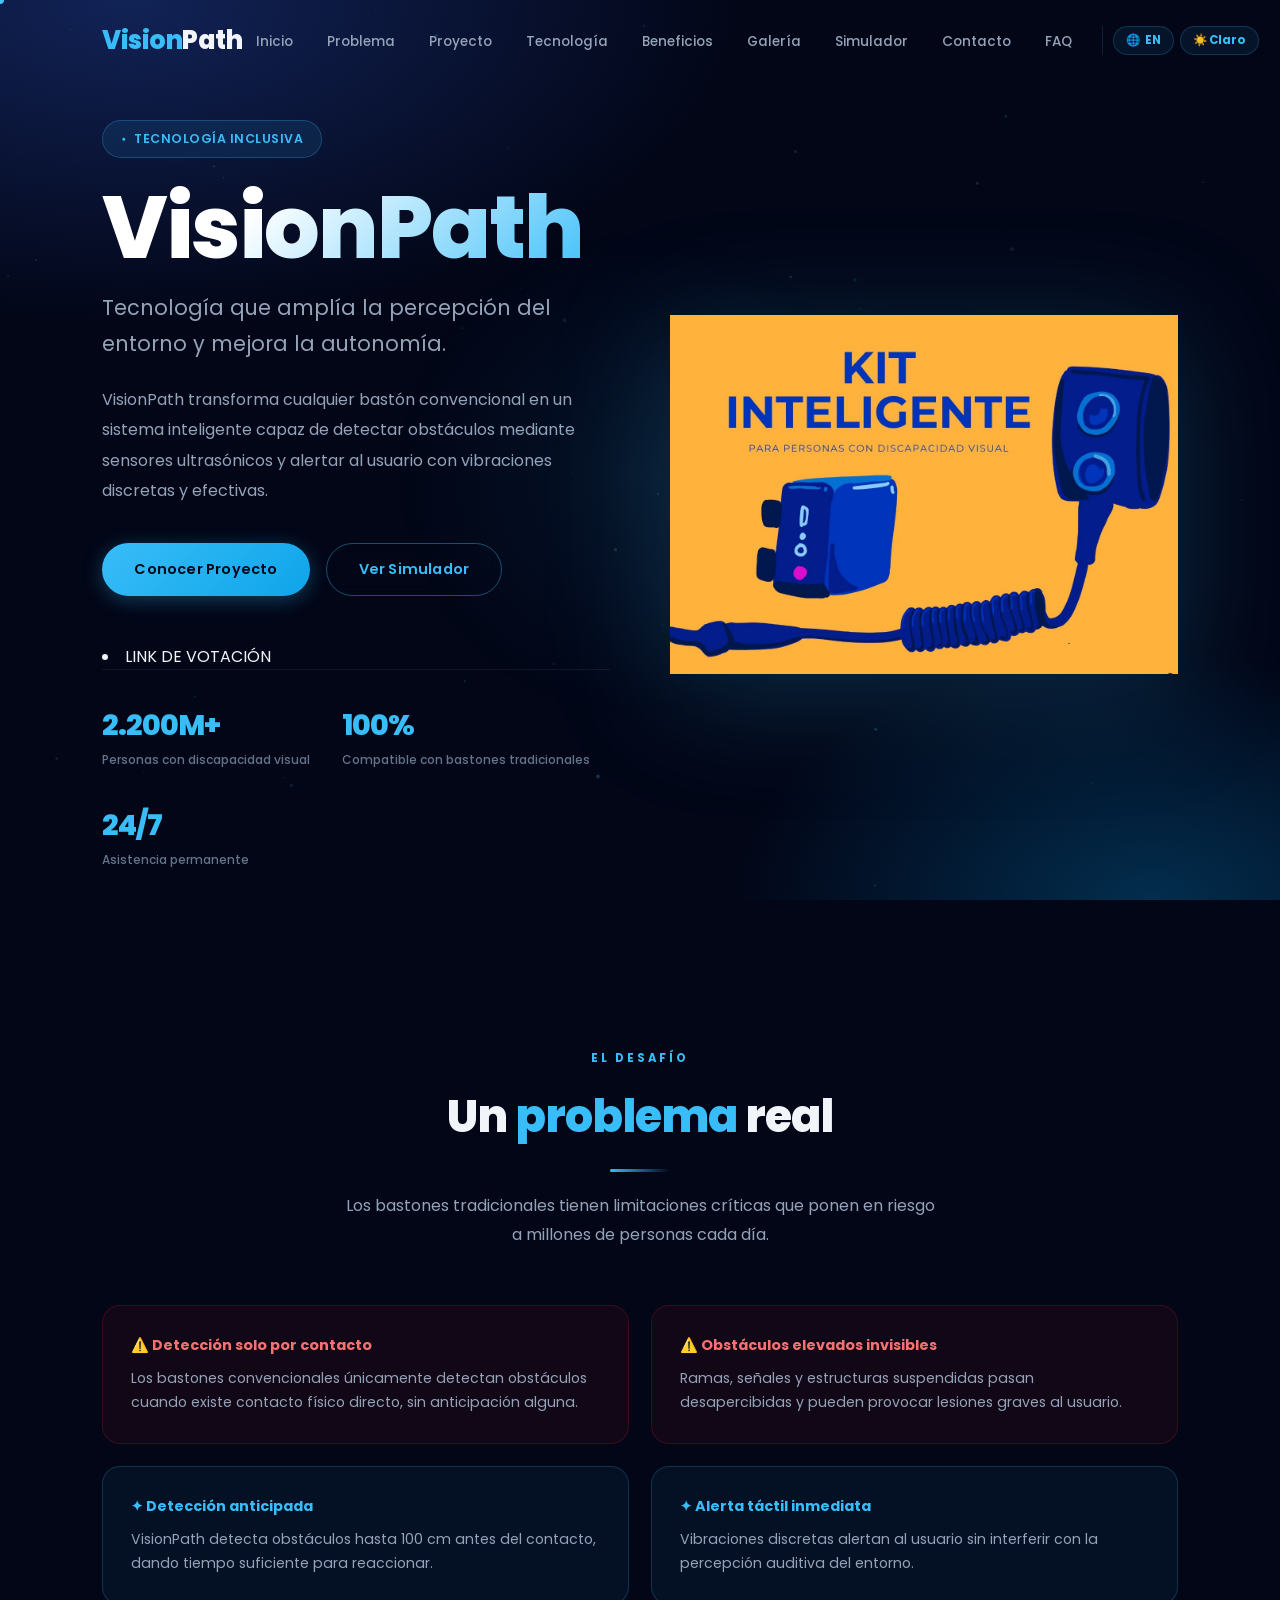
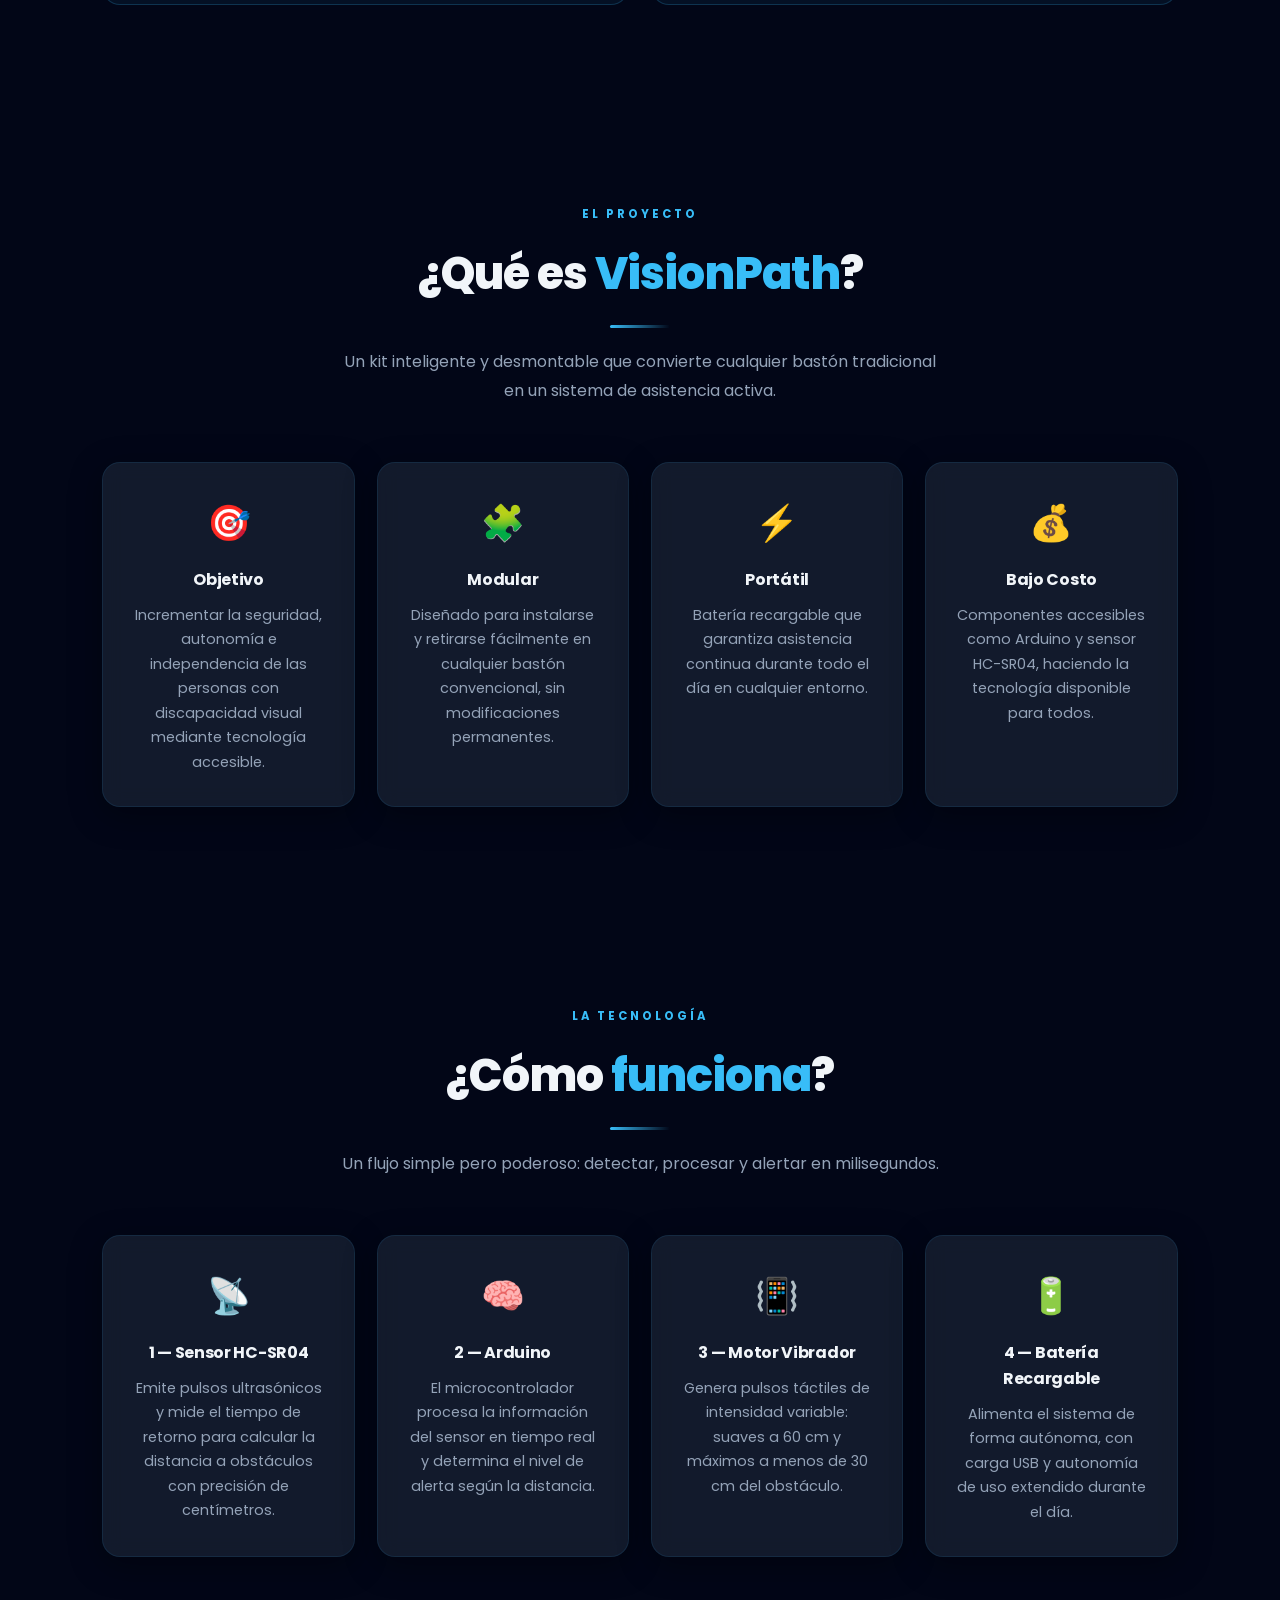
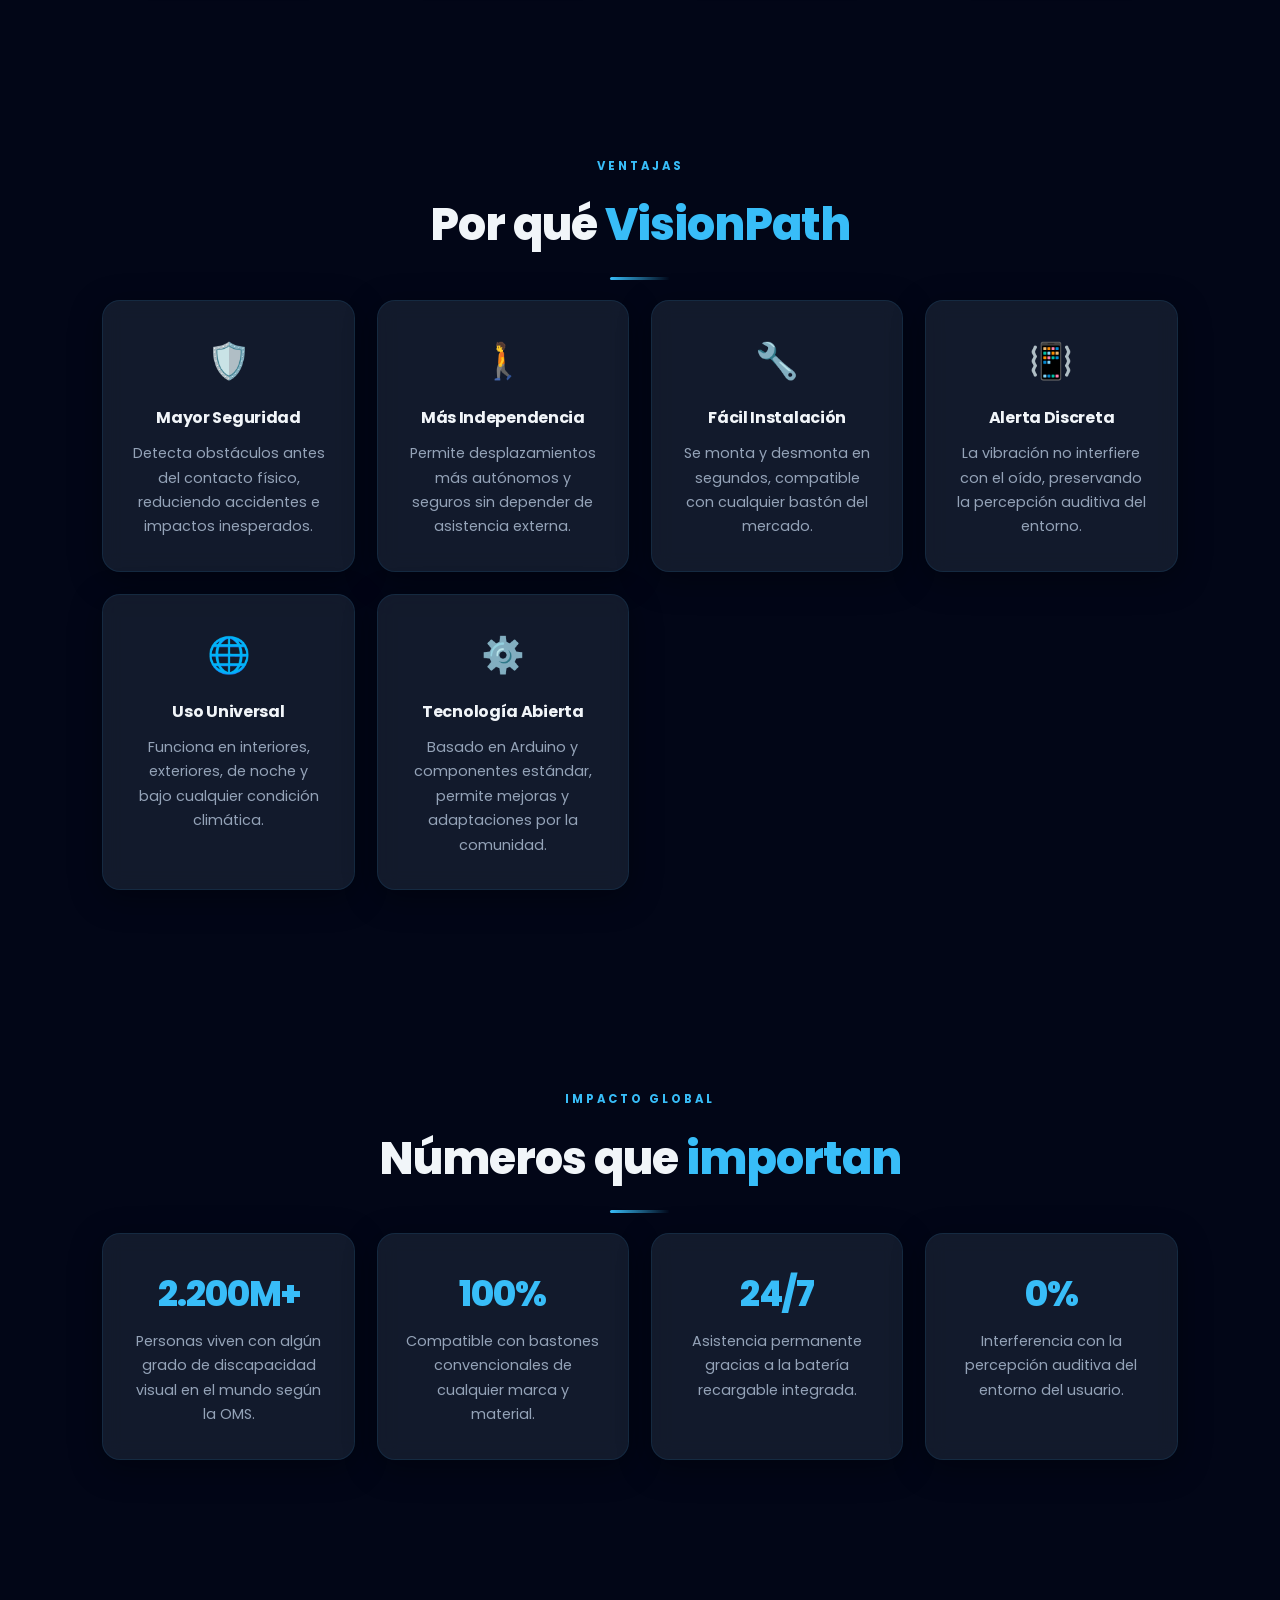
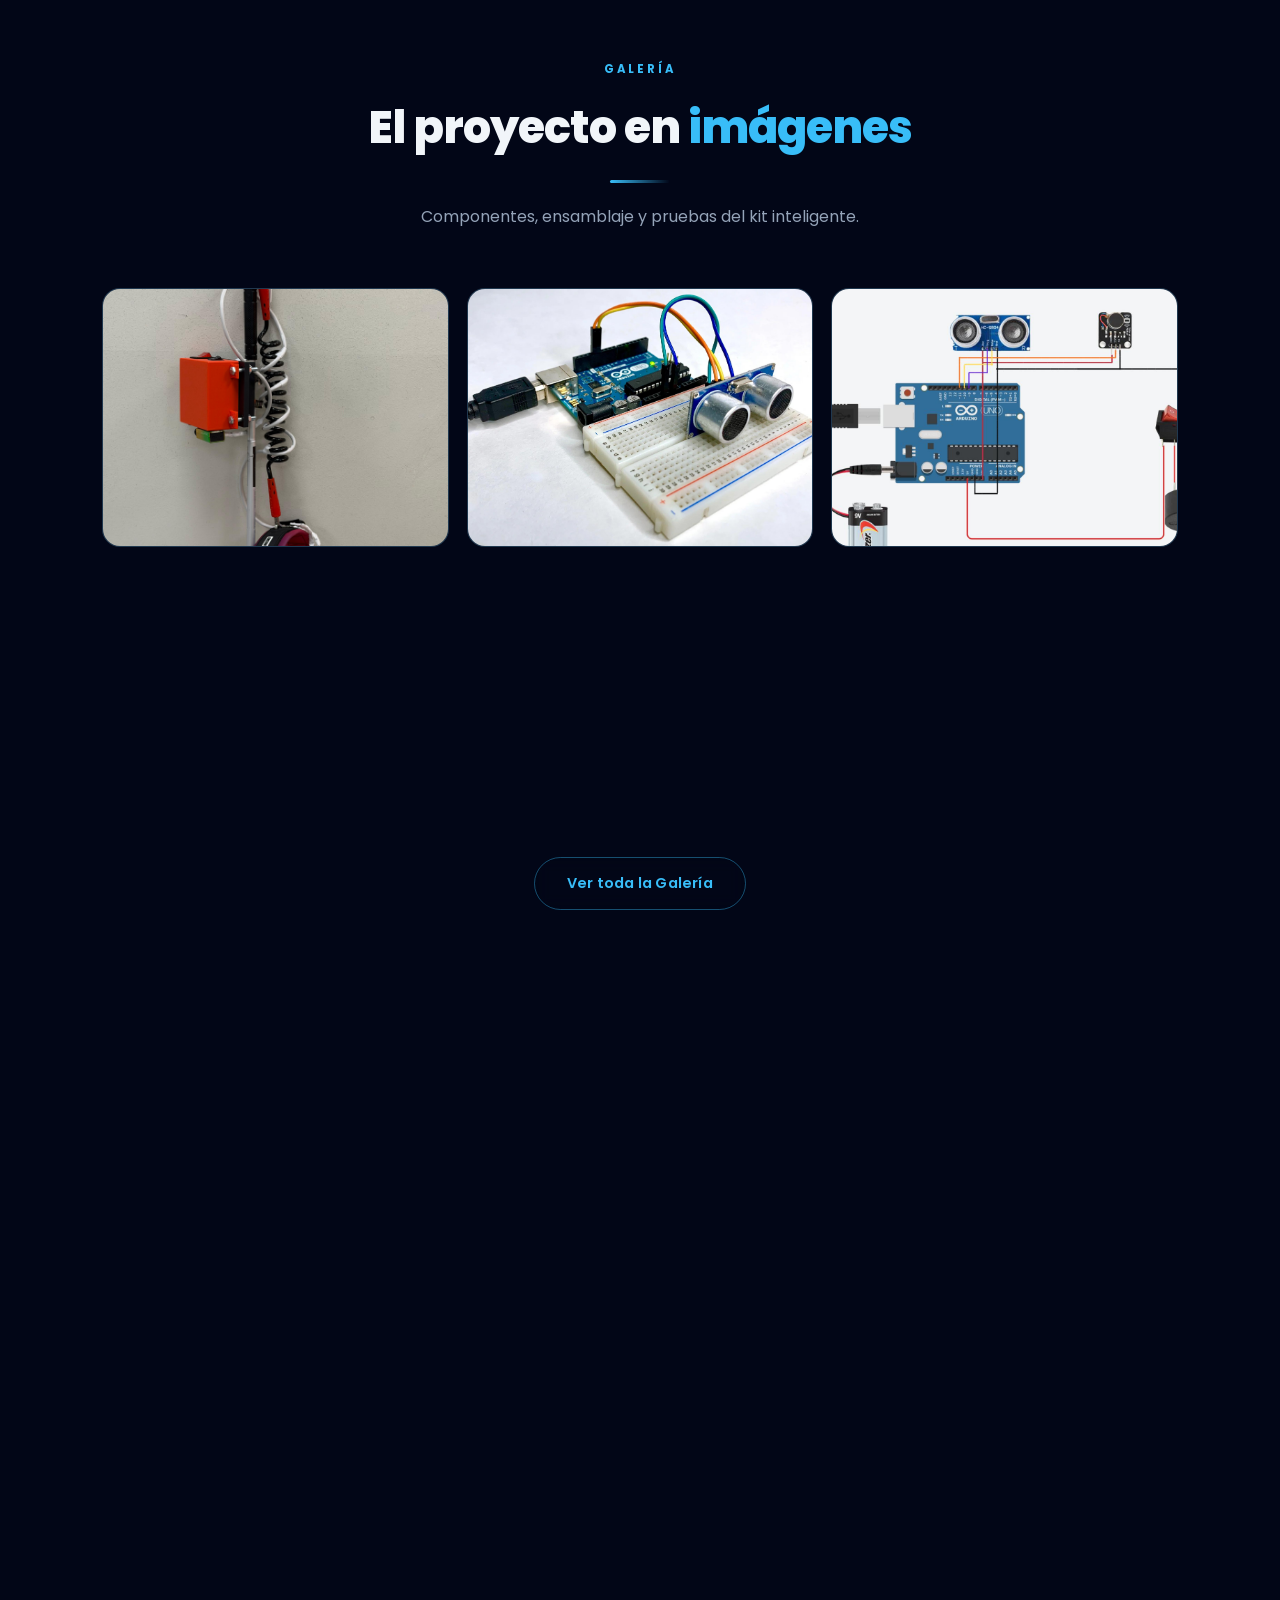
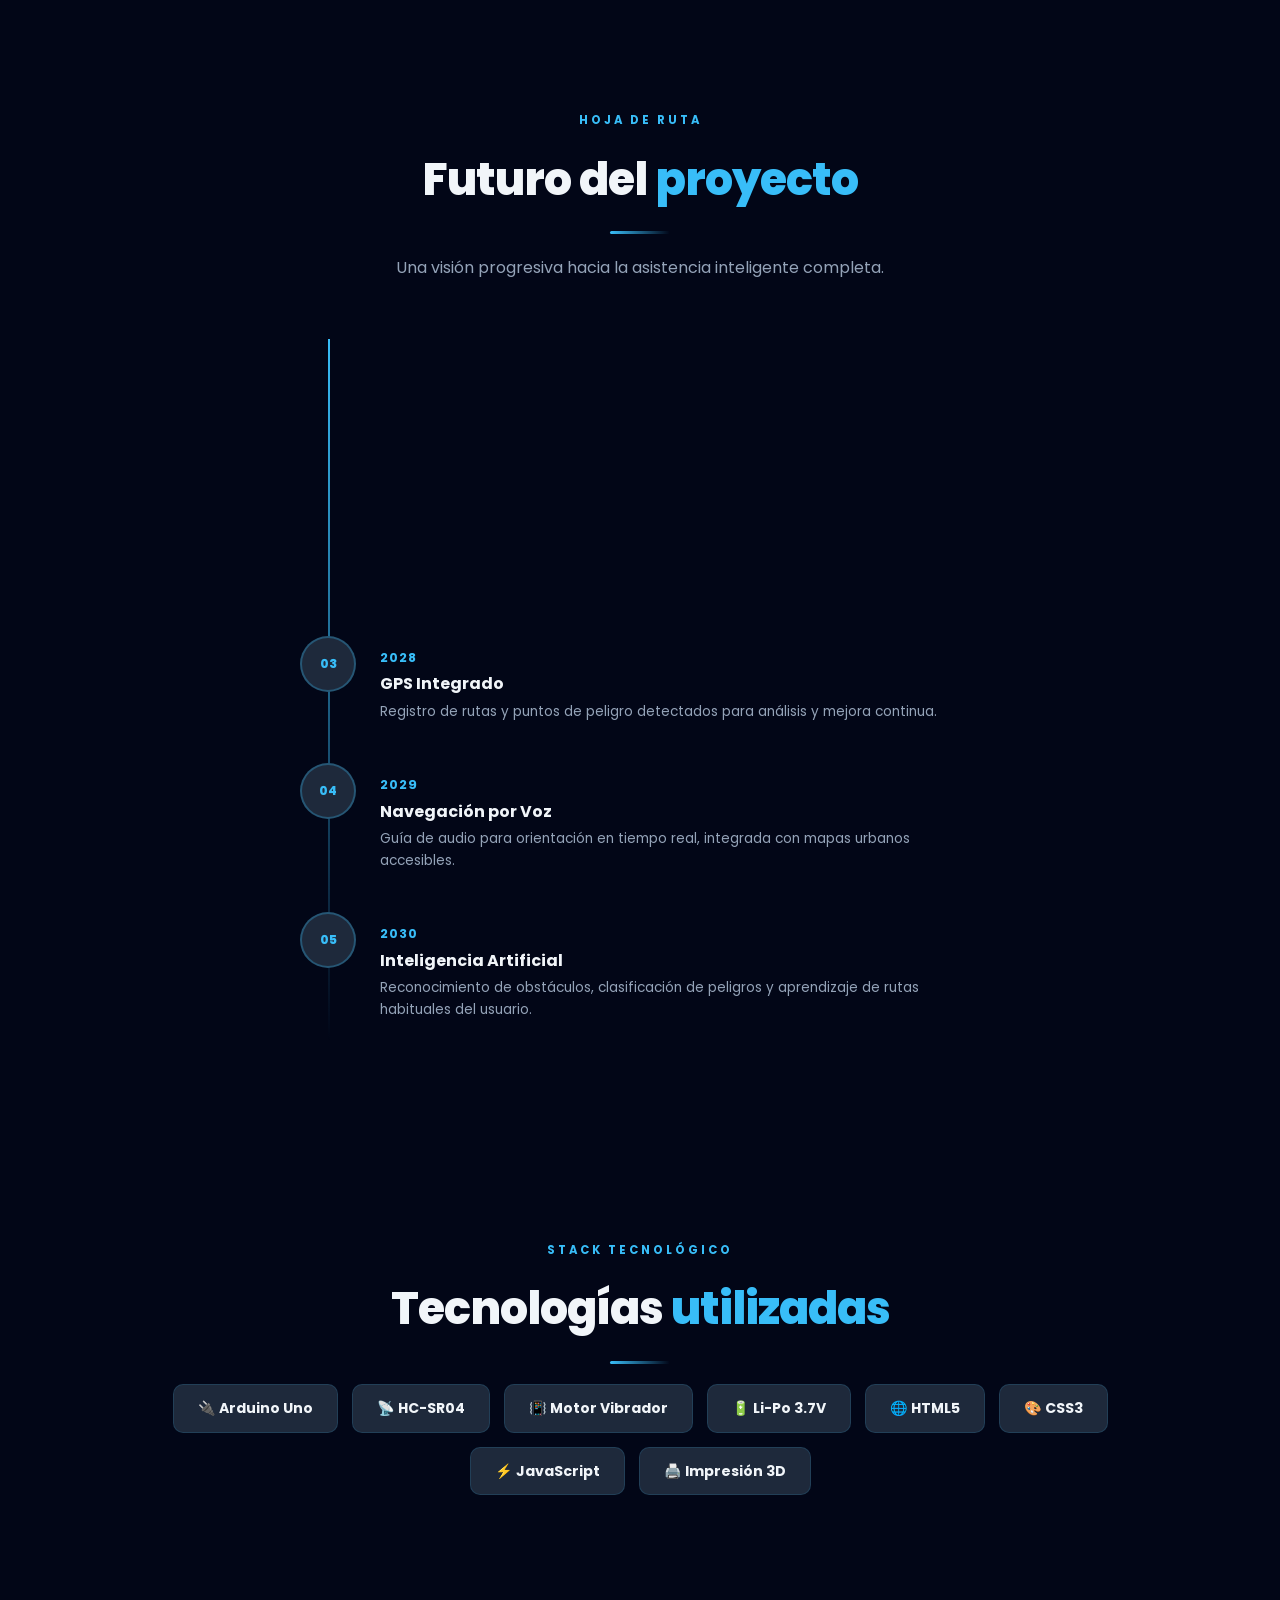
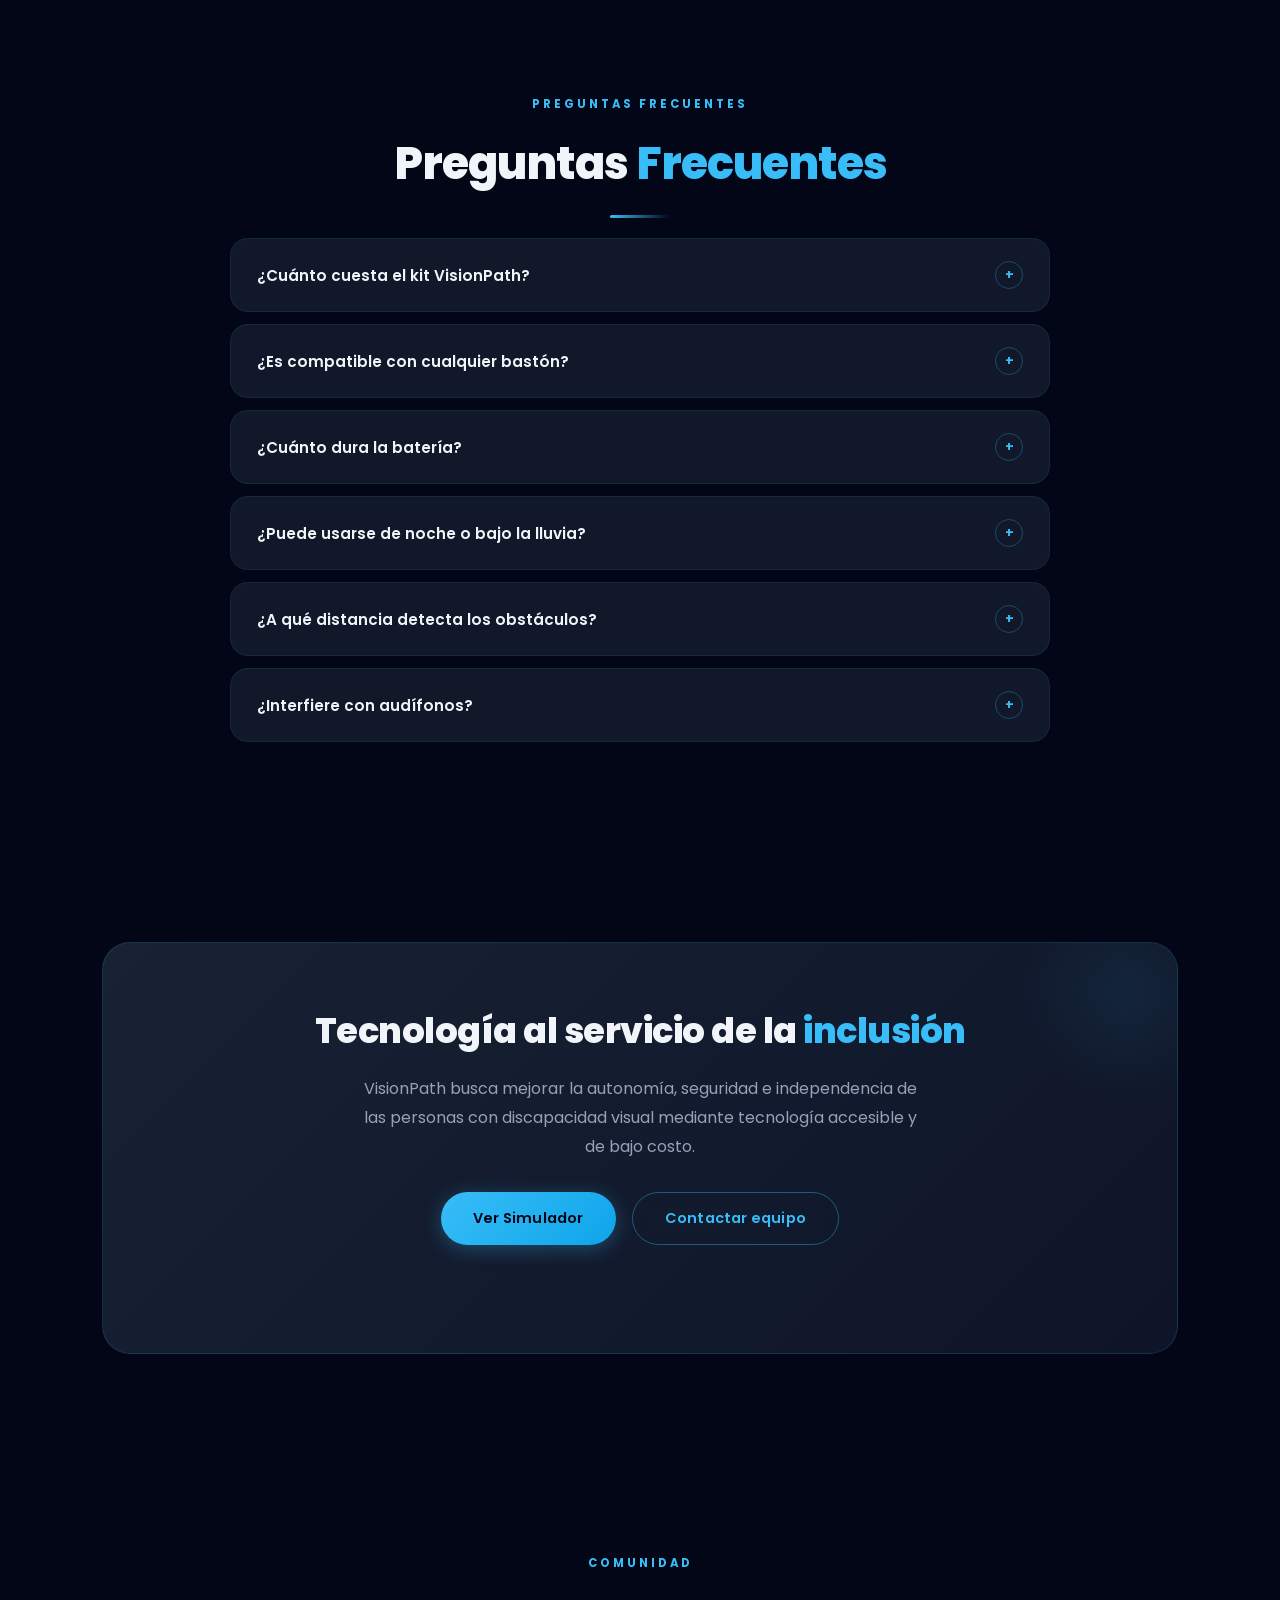
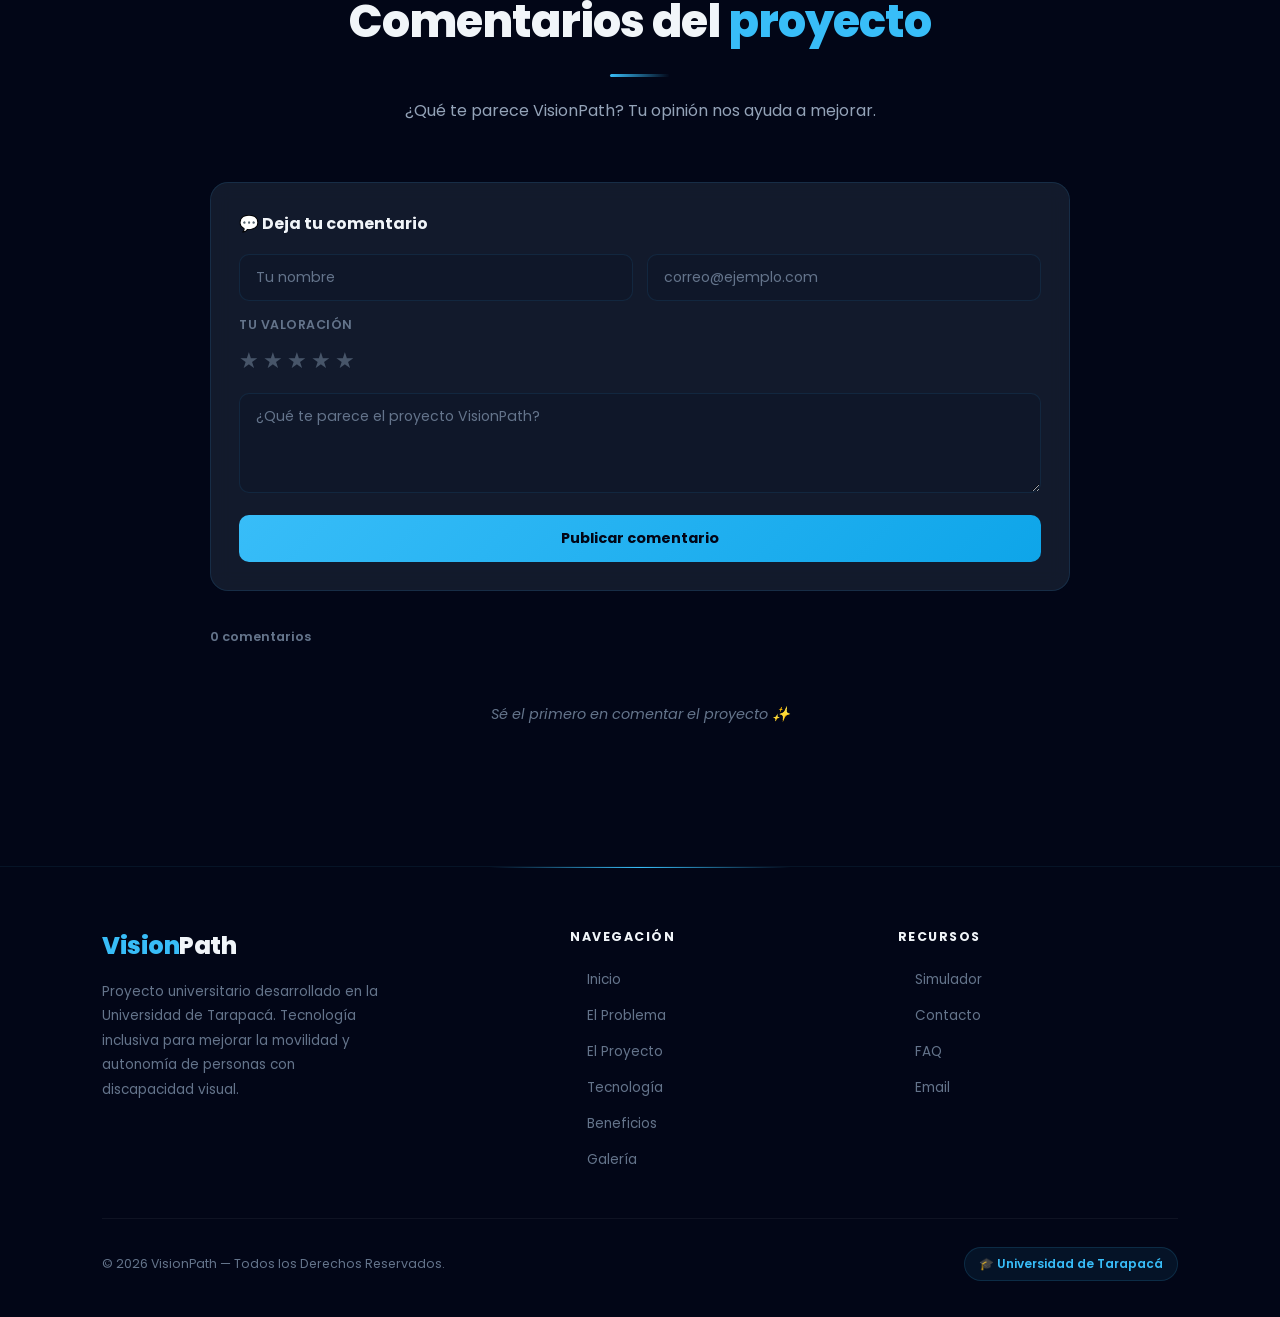
==== commit 514812b6: "Update index.html" ====
--- a/index.html
+++ b/index.html
@@ -60,6 +60,9 @@
       <a href="#sobre" class="btn btn-primary" data-i18n="btn-conocer">Conocer Proyecto</a>
       <a href="simulador.html" class="btn btn-secondary" data-i18n="btn-simulador">Ver Simulador</a>
     </div>
+    <div class= votacion>
+      <li><a href="https://www.feriadeciencias.online/" data-i18n="Votacion">LINK DE VOTACIÓN</a></li>
+    </div>
     <div class="hero-stats">
       <div class="stat"><h3 data-count="2200" data-suffix="M+">2.200M+</h3><span data-i18n="stat1-label">Personas con discapacidad visual</span></div>
       <div class="stat"><h3>100%</h3><span data-i18n="stat2-label">Compatible con bastones tradicionales</span></div>
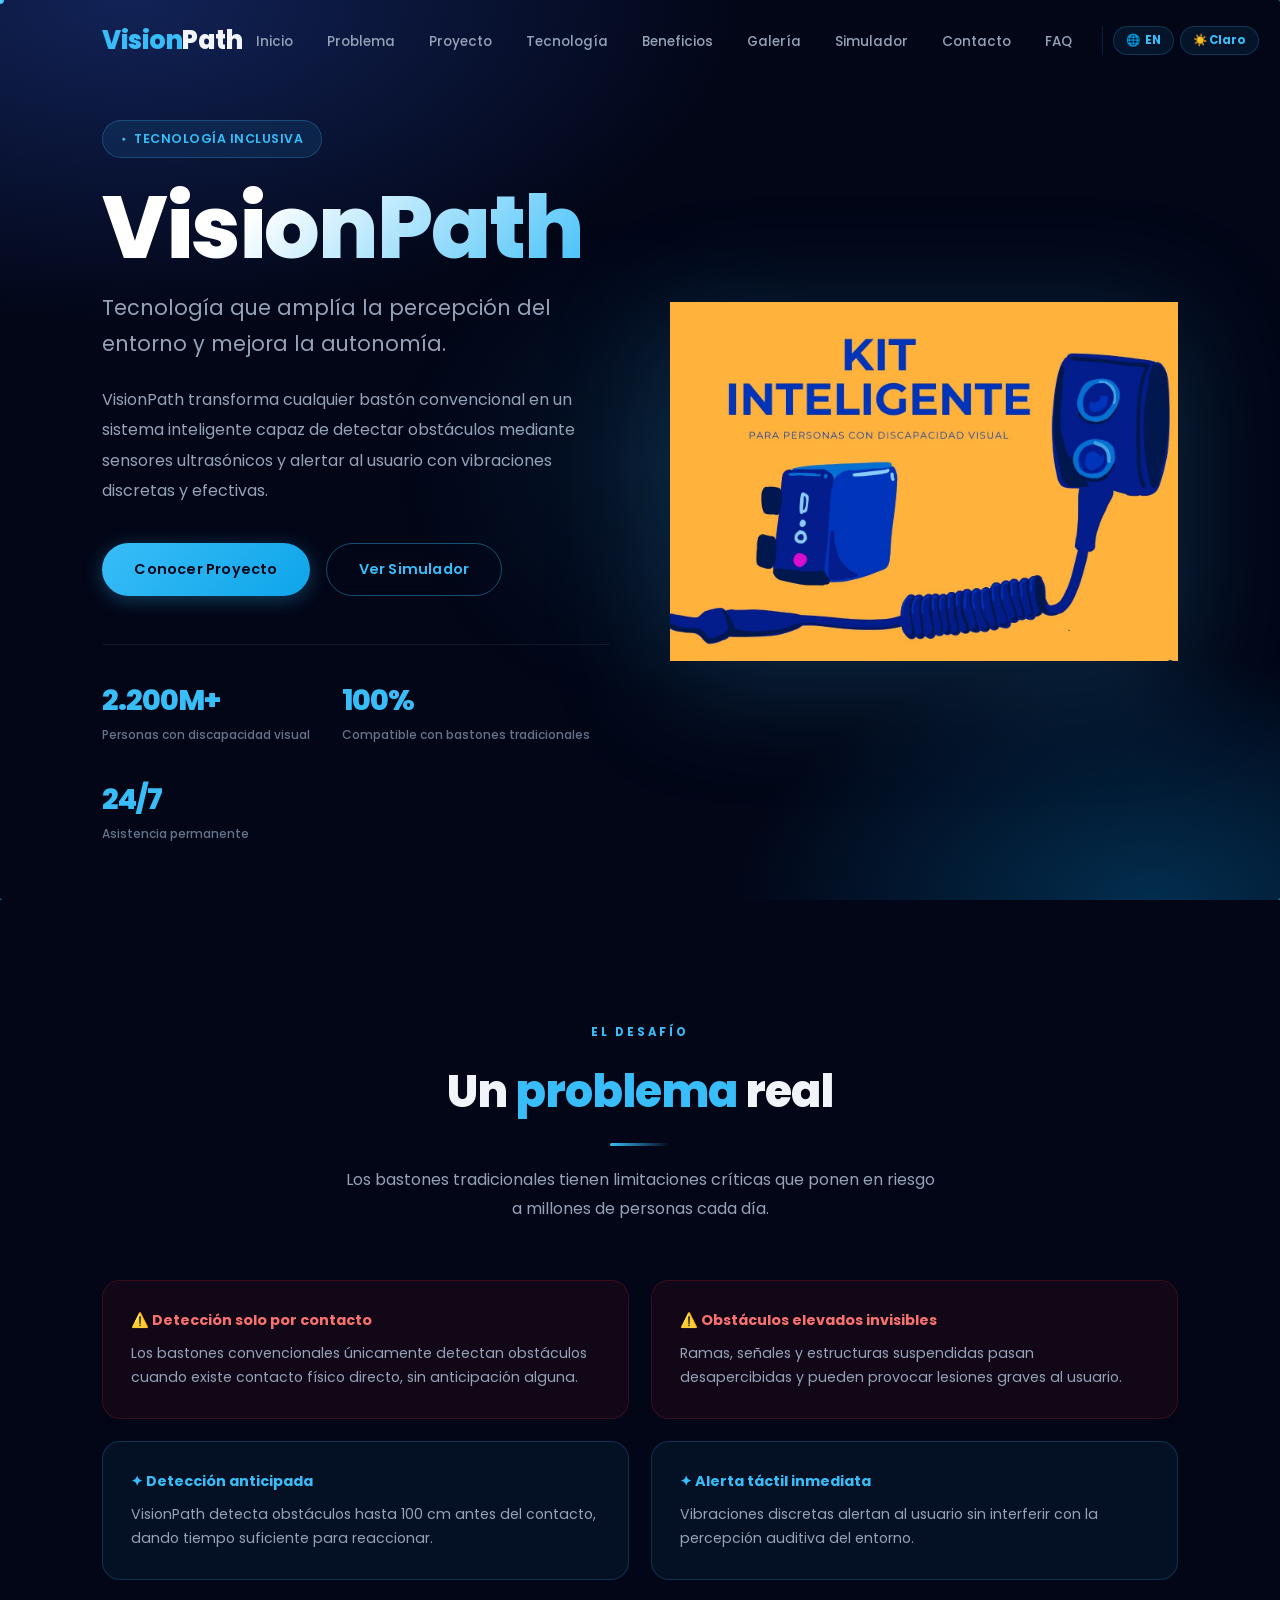
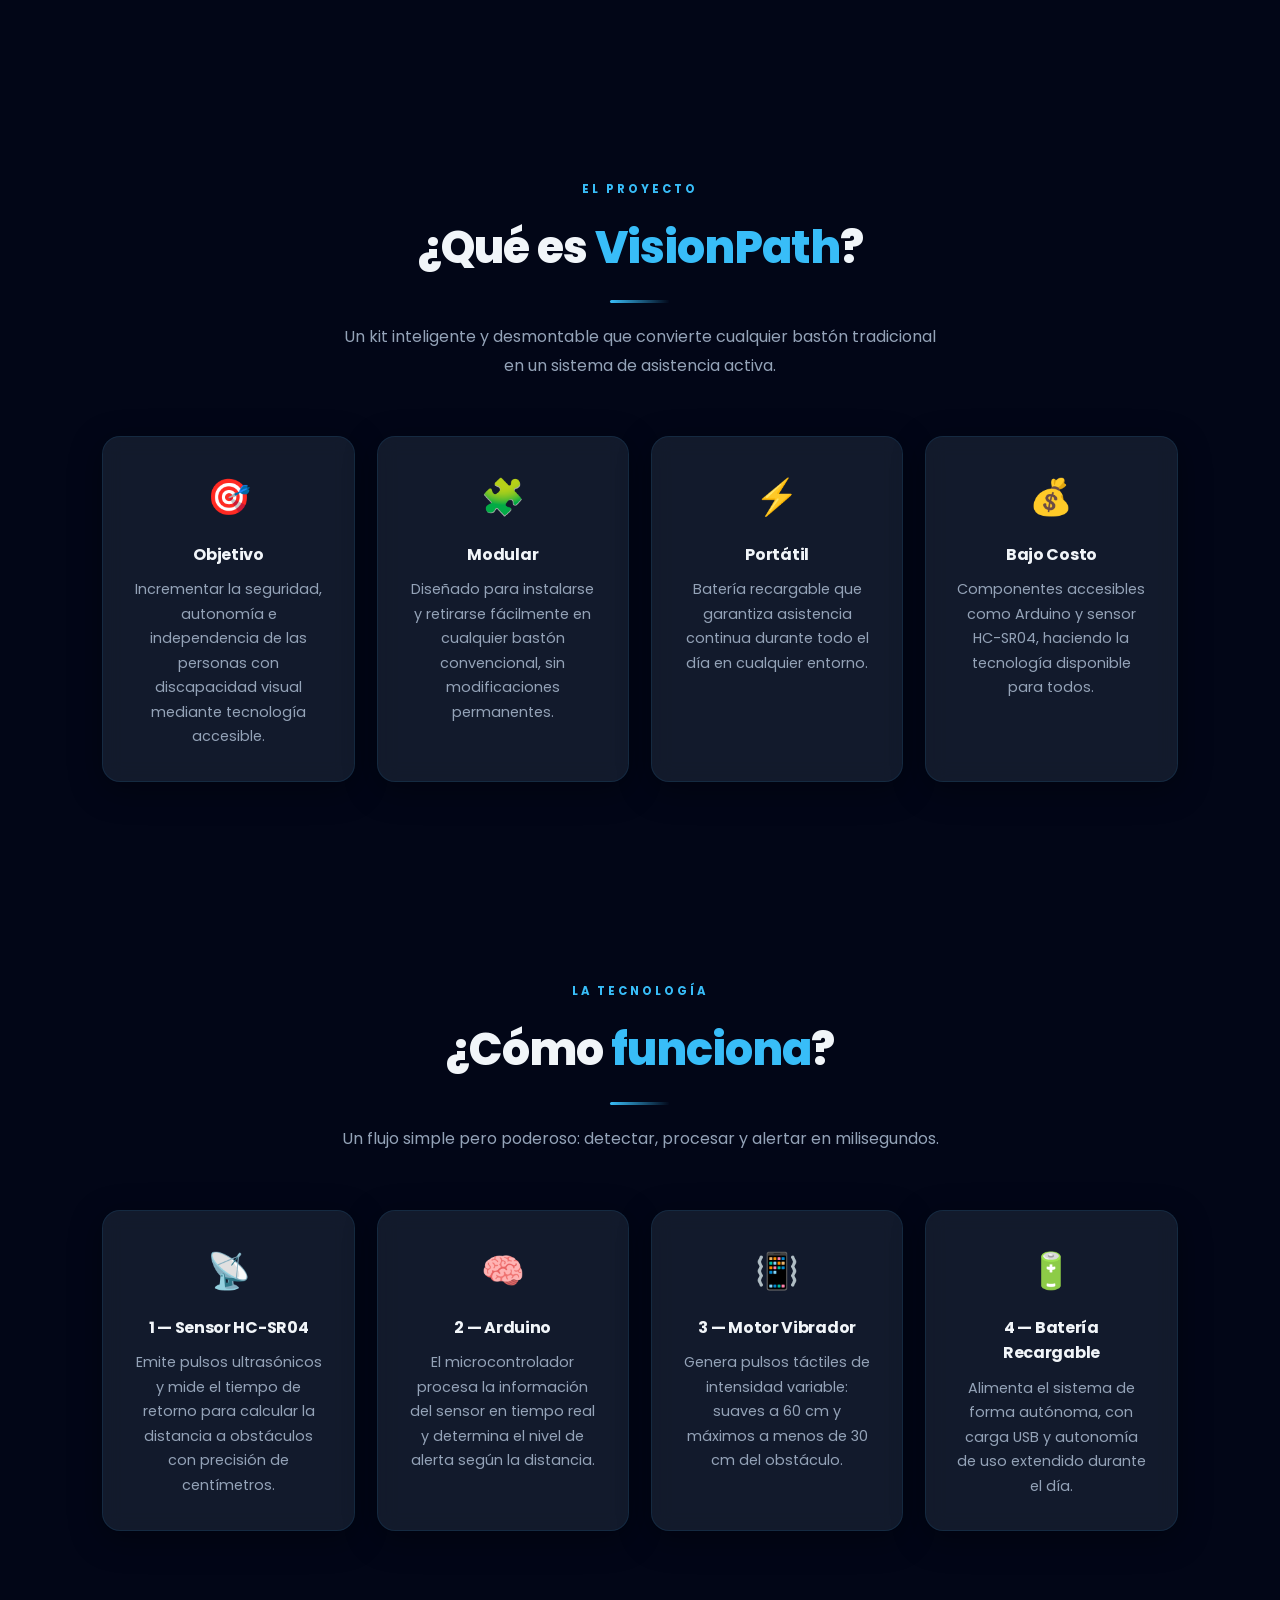
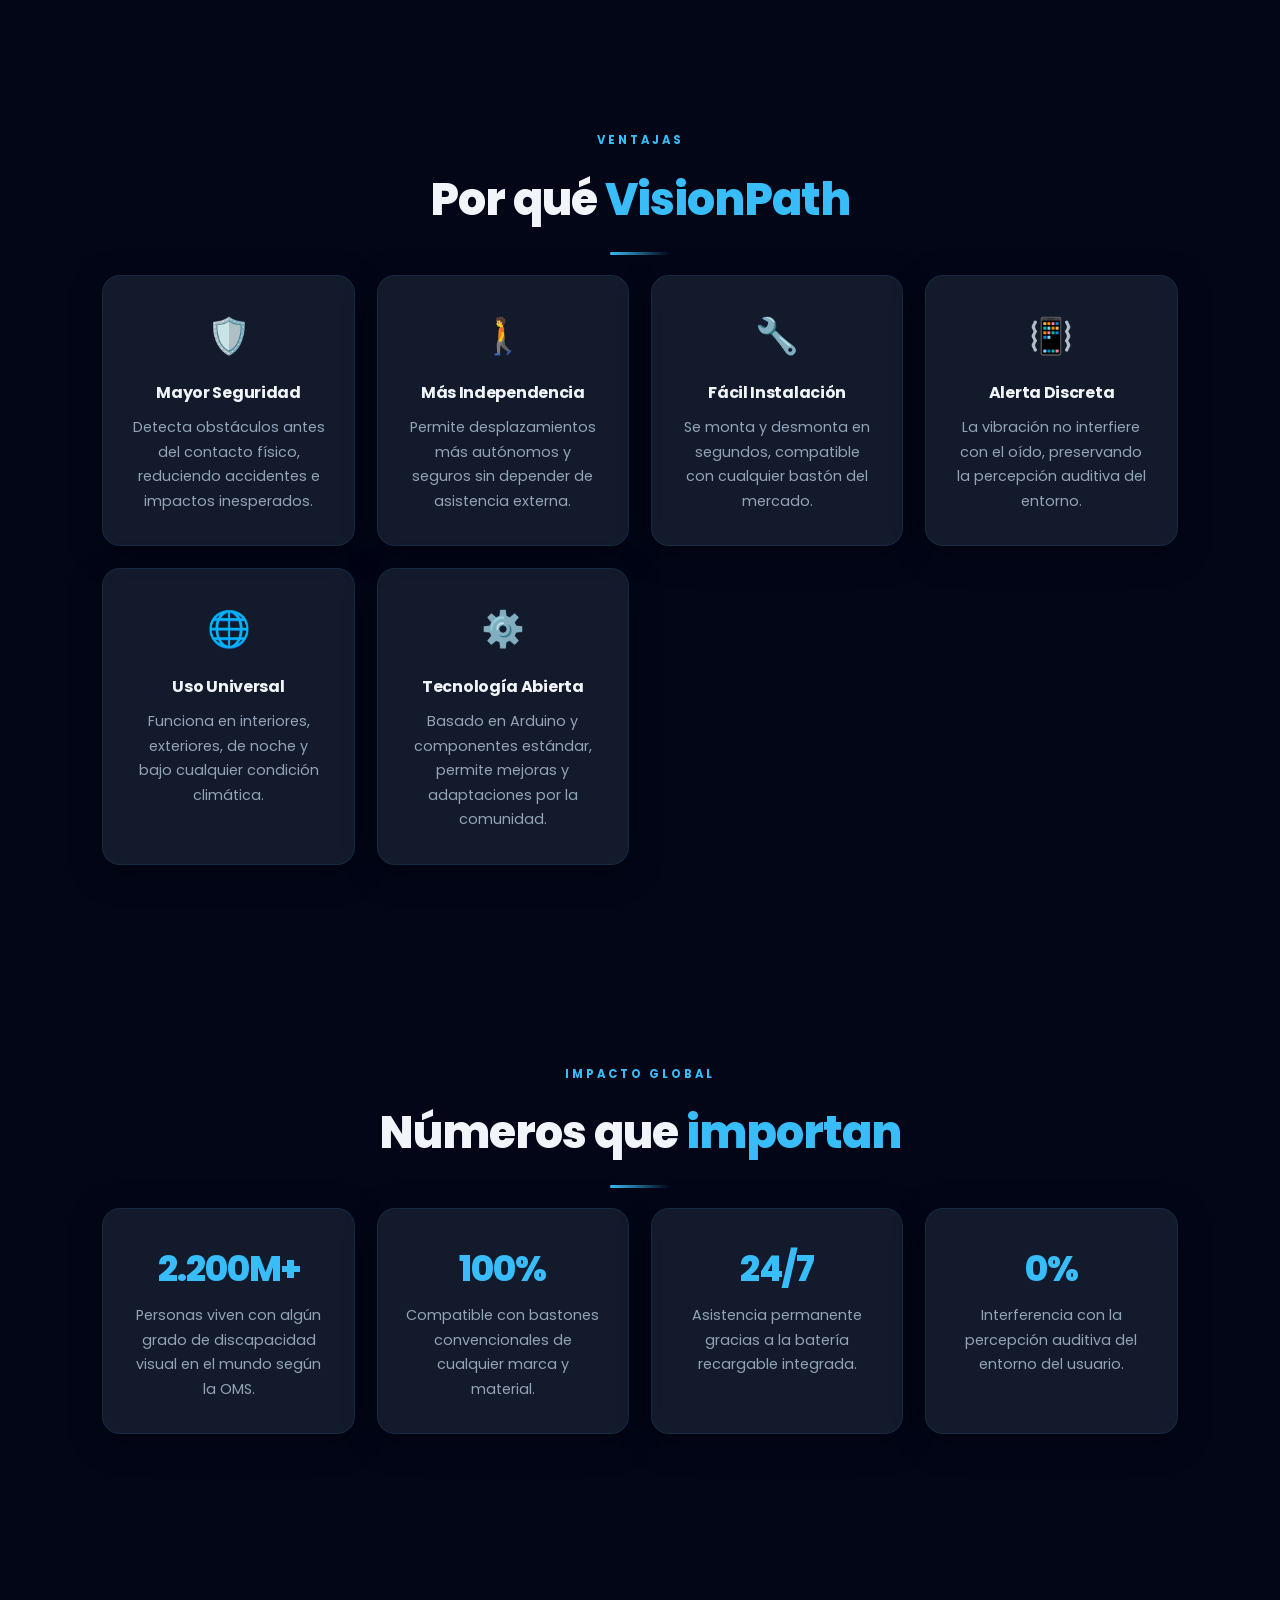
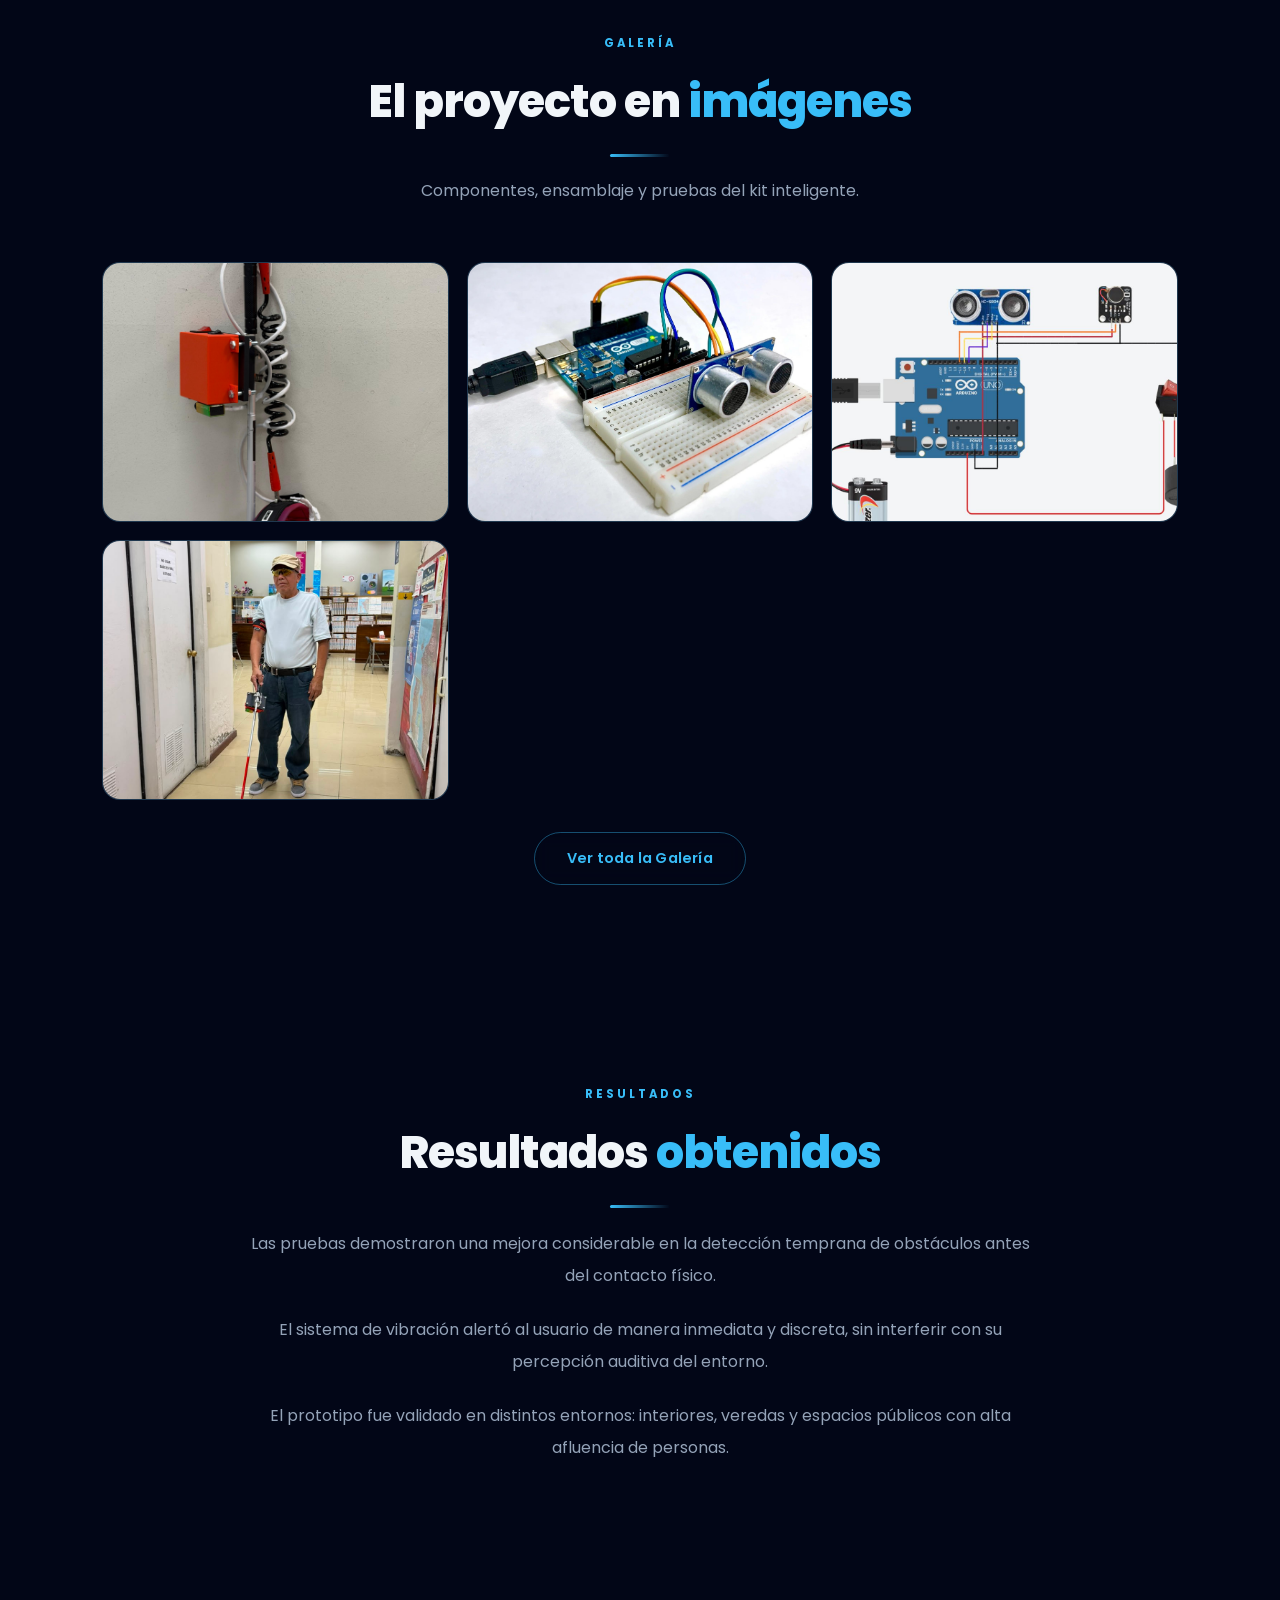
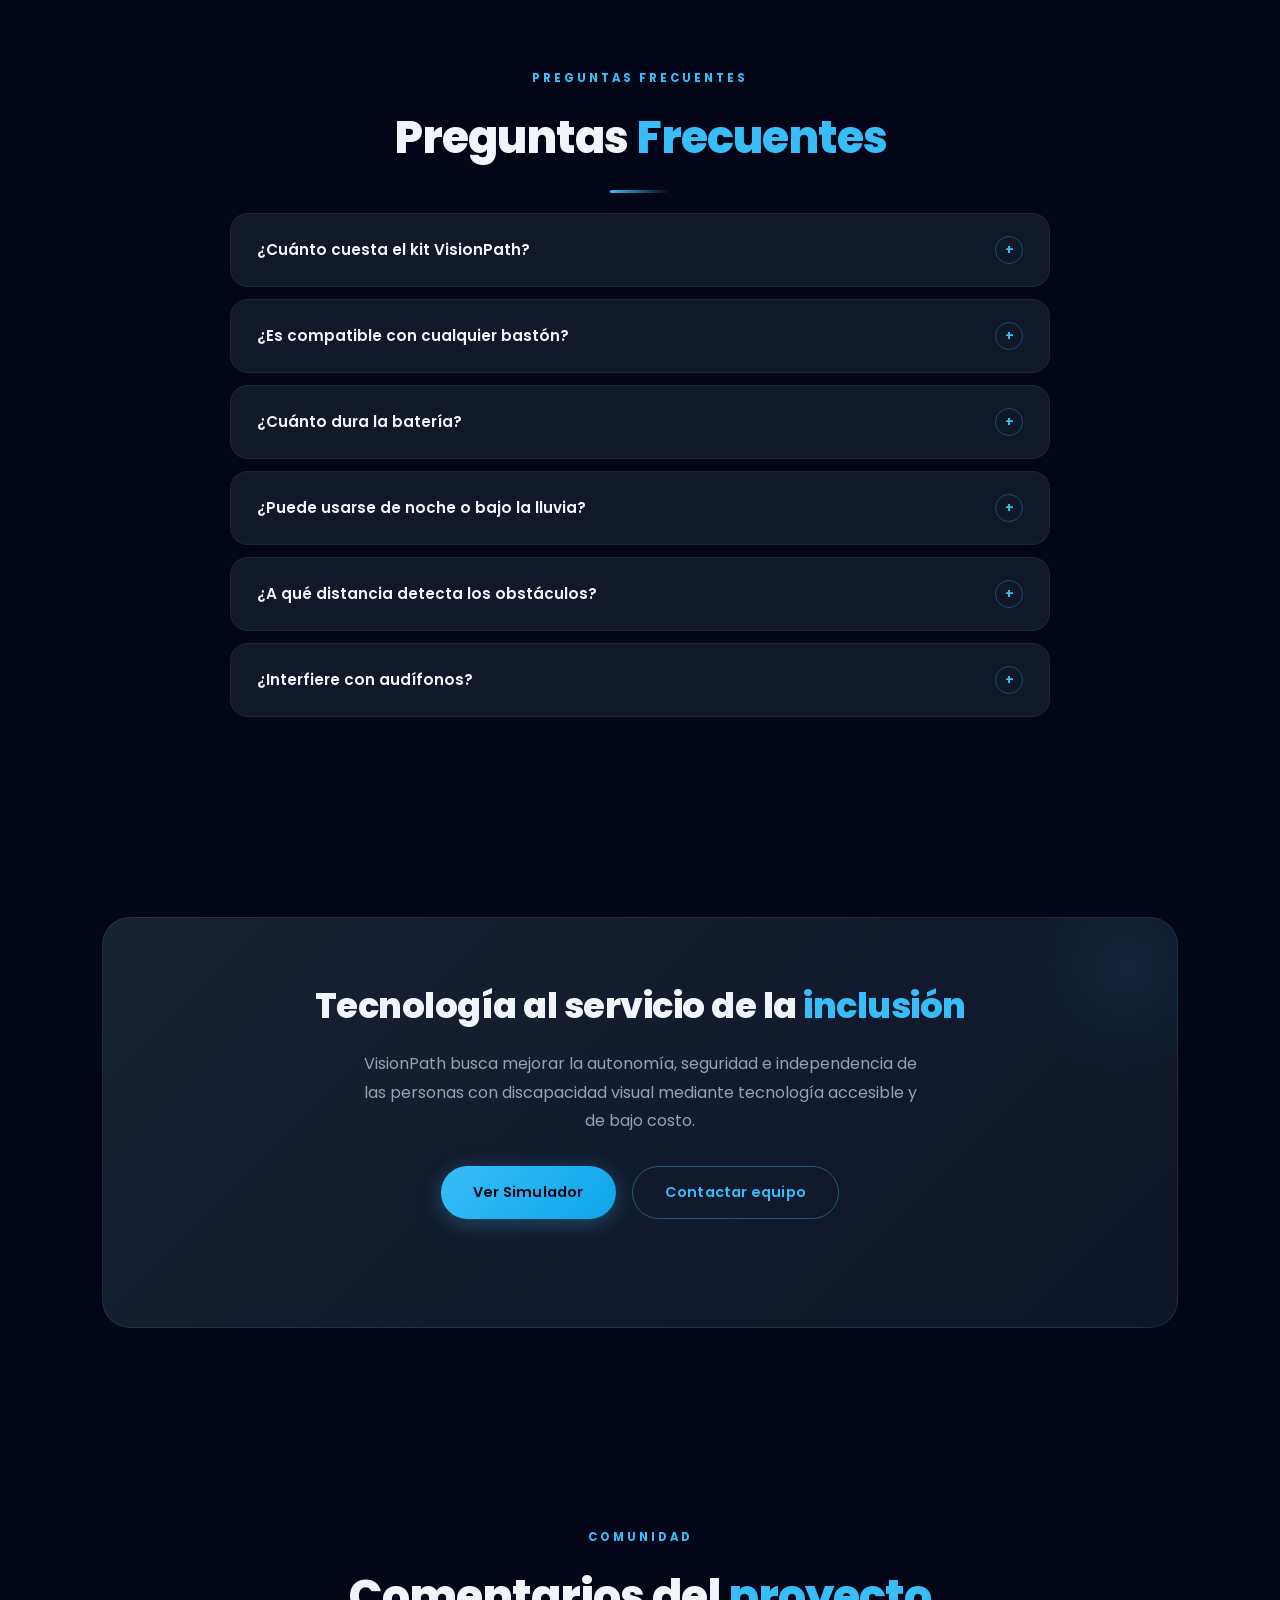
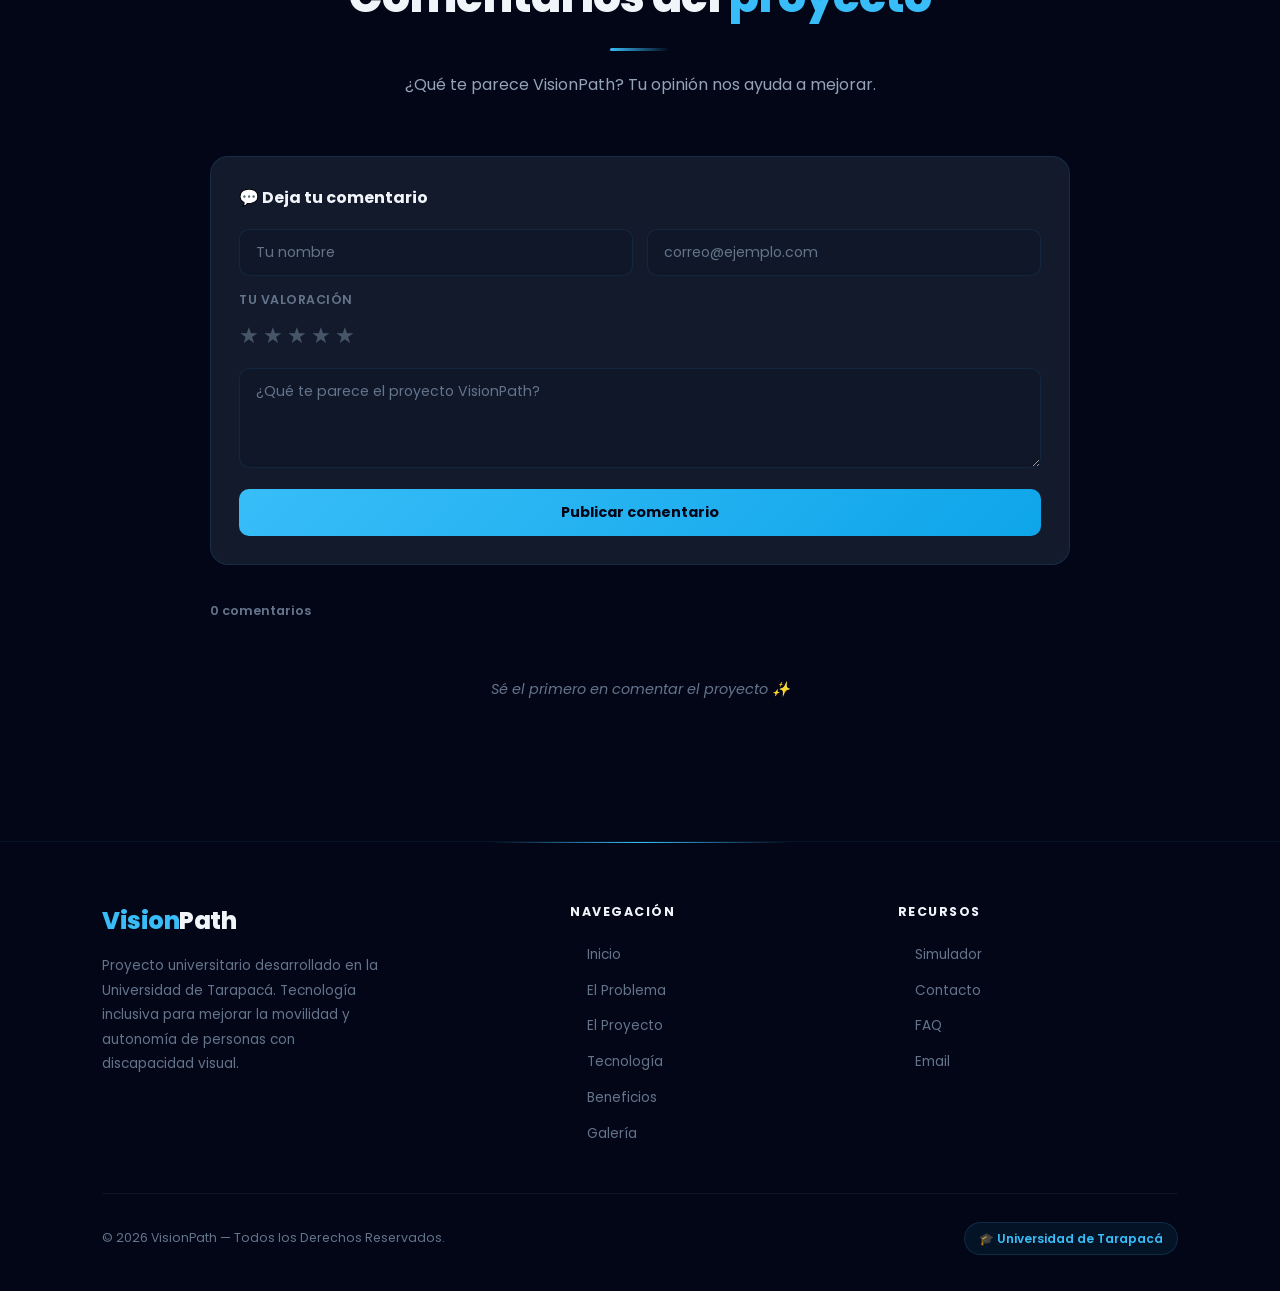
==== commit ac8db1fa: "Update index.html" ====
--- a/index.html
+++ b/index.html
@@ -57,11 +57,8 @@
     <h2 data-i18n="hero-h2">Tecnología que amplía la percepción del entorno y mejora la autonomía.</h2>
     <p class="hero-description" data-i18n="hero-desc">VisionPath transforma cualquier bastón convencional en un sistema inteligente capaz de detectar obstáculos mediante sensores ultrasónicos y alertar al usuario con vibraciones discretas y efectivas.</p>
     <div class="hero-buttons">
-      <a href="#sobre" class="btn btn-primary" data-i18n="btn-conocer">Conocer Proyecto</a>
+      <a href="https://www.feriadeciencias.online/" class="btn btn-primary" data-i18n="btn-conocer">Votación</a>
       <a href="simulador.html" class="btn btn-secondary" data-i18n="btn-simulador">Ver Simulador</a>
-    </div>
-    <div class= votacion>
-      <li><a href="https://www.feriadeciencias.online/" data-i18n="Votacion">LINK DE VOTACIÓN</a></li>
     </div>
     <div class="hero-stats">
       <div class="stat"><h3 data-count="2200" data-suffix="M+">2.200M+</h3><span data-i18n="stat1-label">Personas con discapacidad visual</span></div>
